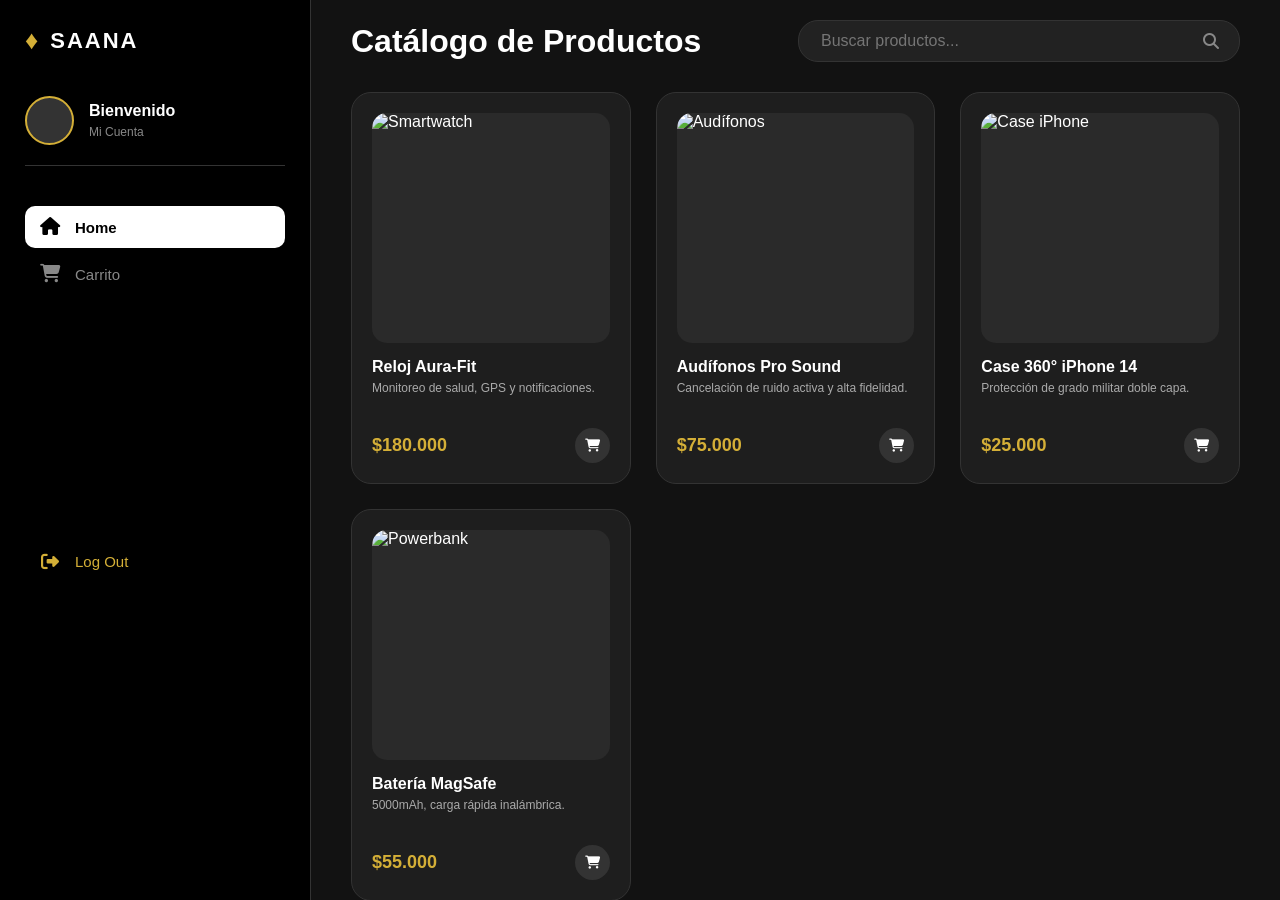
==== catalogo.html @ ce73b360 "Update catalogo.html" ====
<!DOCTYPE html>
<html lang="es">
<head>
    <meta charset="UTF-8">
    <meta name="viewport" content="width=device-width, initial-scale=1.0">
    <title>Catálogo - SAANA</title>
    <!-- Iconos FontAwesome -->
    <link rel="stylesheet" href="https://cdnjs.cloudflare.com/ajax/libs/font-awesome/6.4.0/css/all.min.css">
    <style>
        /* --- ESTILOS BASE DEL CATÁLOGO (Igual que antes) --- */
        body {
            margin: 0; padding: 0; font-family: 'Helvetica Neue', Helvetica, Arial, sans-serif;
            background-color: #121212; color: white; display: flex; height: 100vh; overflow: hidden;
        }
        /* Sidebar */
        .sidebar {
            width: 260px; background-color: #000000; padding: 25px; display: flex; flex-direction: column; border-right: 1px solid #333;
        }
        .logo { font-weight: bold; font-size: 22px; letter-spacing: 2px; display: flex; align-items: center; margin-bottom: 40px;}
        .logo-icon { color: #d4af37; margin-right: 10px; font-size: 26px;}
        .user-profile { display: flex; align-items: center; margin-bottom: 40px; padding-bottom: 20px; border-bottom: 1px solid #333;}
        .avatar { width: 45px; height: 45px; border-radius: 50%; background-color: #333; margin-right: 15px; border: 2px solid #d4af37;}
        .user-info h3 { margin: 0; font-size: 16px; font-weight: bold;} .user-info p { margin: 5px 0 0; font-size: 12px; color: #888;}
        .nav-menu { list-style: none; padding: 0; margin: 0; flex: 1;} .nav-item { margin-bottom: 5px; }
        .nav-link { display: flex; align-items: center; padding: 12px 15px; color: #888; text-decoration: none; border-radius: 10px; transition: all 0.3s; font-weight: 500; font-size: 15px;}
        .nav-link i { margin-right: 15px; width: 20px; text-align: center; font-size: 18px;}
        .nav-link.active { background-color: white; color: black; font-weight: bold;}
        .nav-link:hover:not(.active) { color: white; background-color: #222;}
        .bottom-nav { margin-top: auto; } .logout-link { color: #d4af37; cursor: pointer;}

        /* Contenido Principal */
        .main-content { flex: 1; padding: 20px 40px; overflow-y: auto; background-color: #121212;}
        .top-bar { display: flex; justify-content: space-between; align-items: center; margin-bottom: 30px;}
        h1 { font-size: 32px; margin: 0; font-weight: bold;}
        .search-bar { background-color: #222; border-radius: 20px; padding: 10px 20px; display: flex; align-items: center; width: 400px; border: 1px solid #333;}
        .search-bar input { border: none; outline: none; flex: 1; font-size: 16px; background: transparent; color: white;}
        .search-bar i { color: #888; }

        /* --- GRID DE PRODUCTOS Y TARJETAS --- */
        .product-grid {
            display: grid; grid-template-columns: repeat(auto-fill, minmax(250px, 1fr));
            gap: 25px; padding-bottom: 40px;
        }
        
        /* Estilo de la tarjeta del producto */
        .card {
            background-color: #1E1E1E; border-radius: 20px; padding: 20px;
            color: white; display: flex; flex-direction: column; border: 1px solid #333;
            cursor: pointer; /* Manito al pasar el mouse */
            transition: transform 0.3s, border-color 0.3s;
            height: 350px; /* Altura fija para uniformidad */
        }
        .card:hover {
            transform: translateY(-5px);
            border-color: #d4af37; /* Borde dorado al pasar el mouse */
        }
        
        /* Área de la imagen dentro de la tarjeta */
        .card-img-container {
            flex: 1; /* Ocupa el espacio disponible */
            background-color: #2a2a2a; border-radius: 15px; margin-bottom: 15px;
            overflow: hidden; display: flex; align-items: center; justify-content: center;
        }
        .card-img {
            width: 100%; height: 100%; object-fit: cover; /* La imagen cubre el área sin deformarse */
            transition: transform 0.5s;
        }
        .card:hover .card-img { transform: scale(1.05); } /* Pequeño zoom al pasar mouse */

        /* Info de la tarjeta */
        .card-info { flex-shrink: 0; /* No se encoge */ }
        .card h2 { font-size: 16px; margin: 0 0 5px; white-space: nowrap; overflow: hidden; text-overflow: ellipsis;}
        .card p { font-size: 12px; color: #aaa; margin: 0; height: 32px; overflow: hidden; display: -webkit-box; -webkit-line-clamp: 2; -webkit-box-orient: vertical;}
        .card-footer { display: flex; justify-content: space-between; align-items: center; margin-top: 15px;}
        .price { font-weight: bold; font-size: 18px; color: #d4af37;}
        .btn-add-cart-small { background-color: #333; color: white; border: none; width: 35px; height: 35px; border-radius: 50%; cursor: pointer; display: flex; align-items: center; justify-content: center; transition: background-color 0.3s;}
        .btn-add-cart-small:hover { background-color: #d4af37; color: black;}


        /* --- ESTILOS DEL MODAL (Pop-up de detalles) --- */
        .modal-overlay {
            display: none; /* Oculto por defecto */
            position: fixed; top: 0; left: 0; width: 100%; height: 100%;
            background-color: rgba(0, 0, 0, 0.85); /* Fondo oscuro semi-transparente */
            z-index: 1000; justify-content: center; align-items: center;
            padding: 20px; box-sizing: border-box;
            opacity: 0; transition: opacity 0.3s ease;
        }
        /* Clase para mostrar el modal */
        .modal-overlay.active { display: flex; opacity: 1; }

        .modal-content {
            background-color: #fff; /* Fondo blanco como en tu ejemplo */
            color: #333; /* Texto oscuro */
            width: 100%; max-width: 900px; border-radius: 25px;
            overflow: hidden; display: flex; position: relative;
            box-shadow: 0 25px 50px rgba(0,0,0,0.5);
            transform: translateY(50px); transition: transform 0.4s ease;
        }
        .modal-overlay.active .modal-content { transform: translateY(0); }

        .modal-close-btn {
            position: absolute; top: 15px; right: 20px; font-size: 30px;
            color: #999; cursor: pointer; z-index: 10; transition: color 0.3s;
        }
        .modal-close-btn:hover { color: #333; }

        /* Estructura interna del modal (Izquierda Imagen / Derecha Info) */
        .modal-left { flex: 1; background-color: #f4f4f4; padding: 40px; display: flex; align-items: center; justify-content: center; }
        .modal-img { max-width: 100%; max-height: 400px; object-fit: contain; filter: drop-shadow(0 10px 20px rgba(0,0,0,0.2)); }
        
        .modal-right { flex: 1.2; padding: 50px 40px; display: flex; flex-direction: column; }
        .modal-title { font-size: 32px; font-weight: bold; margin: 0 0 20px; color: #000;}
        .modal-description { font-size: 16px; line-height: 1.6; color: #555; margin-bottom: 30px; flex-grow: 1;}
        .modal-price-container { display: flex; align-items: center; justify-content: space-between; margin-top: auto; pt-30px; border-top: 1px solid #eee;}
        .modal-price { font-size: 36px; font-weight: bold; color: #d4af37; /* Morado/Dorado de tu ejemplo */}
        
        .modal-actions { display: flex; gap: 15px; align-items: center;}
        .btn-modal-buy { background: none; border: none; color: #000; font-weight: bold; text-decoration: underline; cursor: pointer; font-size: 16px;}
        .btn-modal-add { background-color: #000; color: white; border: none; padding: 12px 25px; border-radius: 30px; font-weight: bold; cursor: pointer; display: flex; align-items: center; gap: 10px; transition: background-color 0.3s;}
        .btn-modal-add:hover { background-color: #333; }

        @media (max-width: 768px) {
            .modal-content { flex-direction: column; overflow-y: auto; max-height: 90vh;}
            .modal-left { padding: 20px; } .modal-img { max-height: 250px; }
            .modal-right { padding: 30px 20px; }
        }
    </style>
</head>
<body>
    <!-- SIDEBAR IZQUIERDO -->
    <div class="sidebar">
        <div class="logo"><span class="logo-icon">♦</span> SAANA</div>
        <div class="user-profile">
            <div class="avatar"></div>
            <div class="user-info">
                <h3>Bienvenido</h3>
                <p>Mi Cuenta</p>
            </div>
        </div>
        <ul class="nav-menu">
            <li class="nav-item"><a href="#" class="nav-link active"><i class="fas fa-home"></i> Home</a></li>
            <li class="nav-item"><a href="#" class="nav-link"><i class="fas fa-shopping-cart"></i> Carrito</a></li>
        </ul>
        <ul class="nav-menu bottom-nav">
             <!-- ID para el logout JS -->
            <li class="nav-item"><a href="#" class="nav-link logout-link" id="btn-logout"><i class="fas fa-sign-out-alt"></i> Log Out</a></li>
        </ul>
    </div>

    <!-- CONTENIDO PRINCIPAL -->
    <div class="main-content">
        <div class="top-bar">
            <h1>Catálogo de Productos</h1>
            <div class="search-bar">
                <input type="text" placeholder="Buscar productos...">
                <i class="fas fa-search"></i>
            </div>
        </div>

        <!-- GRID DE PRODUCTOS -->
        <div class="product-grid">
            <!-- 
              IMPORTANTE:
              1. Reemplaza el 'src' de las imágenes por tus imágenes reales.
              2. Los atributos 'data-name', 'data-price', etc., son los que JS usará para el modal. ¡Edítalos!
            -->

            <!-- PRODUCTO 1 -->
            <div class="card" 
                 data-name="Reloj Inteligente Aura-Fit" 
                 data-price="$180.000" 
                 data-image="https://images.unsplash.com/photo-1579586337278-3befd40fd17a?w=500&auto=format&fit=crop&q=60&ixlib=rb-4.0.3"
                 data-description="Descubre el equilibrio perfecto entre tecnología y estilo. Monitoreo de salud 24/7, notificaciones inteligentes y resistencia al agua. Ideal para tu día a día y tus entrenamientos.">
                <div class="card-img-container">
                    <!-- Reemplaza src con tu imagen -->
                    <img src="https://images.unsplash.com/photo-1579586337278-3befd40fd17a?w=500&auto=format&fit=crop&q=60&ixlib=rb-4.0.3" alt="Smartwatch" class="card-img">
                </div>
                <div class="card-info">
                    <h2>Reloj Aura-Fit</h2>
                    <p>Monitoreo de salud, GPS y notificaciones.</p>
                    <div class="card-footer">
                        <span class="price">$180.000</span>
                        <button class="btn-add-cart-small"><i class="fas fa-shopping-cart"></i></button>
                    </div>
                </div>
            </div>

            <!-- PRODUCTO 2 -->
             <div class="card" 
                 data-name="Audífonos Pro Sound" 
                 data-price="$75.000" 
                 data-image="https://images.unsplash.com/photo-1608156630920-76517725556a?w=500&auto=format&fit=crop&q=60&ixlib=rb-4.0.3"
                 data-description="Sumérgete en el sonido con cancelación de ruido activa. Batería de larga duración (hasta 30 horas), conexión Bluetooth 5.0 ultra estable y un diseño ergonómico para máxima comodidad.">
                <div class="card-img-container">
                    <img src="https://images.unsplash.com/photo-1608156630920-76517725556a?w=500&auto=format&fit=crop&q=60&ixlib=rb-4.0.3" alt="Audífonos" class="card-img">
                </div>
                 <div class="card-info">
                    <h2>Audífonos Pro Sound</h2>
                    <p>Cancelación de ruido activa y alta fidelidad.</p>
                    <div class="card-footer">
                        <span class="price">$75.000</span>
                        <button class="btn-add-cart-small"><i class="fas fa-shopping-cart"></i></button>
                    </div>
                </div>
            </div>

            <!-- PRODUCTO 3 -->
             <div class="card" 
                 data-name="Case 360° iPhone 14" 
                 data-price="$25.000" 
                 data-image="https://images.unsplash.com/photo-1603351154351-5e2d0600bb77?w=500&auto=format&fit=crop&q=60&ixlib=rb-4.0.3"
                 data-description="Protección total para tu dispositivo. Este case de doble capa (PC + TPU) ofrece resistencia contra caídas de grado militar, protegiendo tanto la pantalla como la parte trasera sin sacrificar el diseño.">
                <div class="card-img-container">
                    <img src="https://images.unsplash.com/photo-1603351154351-5e2d0600bb77?w=500&auto=format&fit=crop&q=60&ixlib=rb-4.0.3" alt="Case iPhone" class="card-img">
                </div>
                 <div class="card-info">
                    <h2>Case 360° iPhone 14</h2>
                    <p>Protección de grado militar doble capa.</p>
                    <div class="card-footer">
                        <span class="price">$25.000</span>
                        <button class="btn-add-cart-small"><i class="fas fa-shopping-cart"></i></button>
                    </div>
                </div>
            </div>

             <!-- PRODUCTO 4 -->
             <div class="card" 
                 data-name="Batería Portátil MagSafe" 
                 data-price="$55.000" 
                 data-image="https://images.unsplash.com/photo-1625472656682-53523750182b?w=500&auto=format&fit=crop&q=60&ixlib=rb-4.0.3"
                 data-description="Carga inalámbrica magnética sobre la marcha. Diseño delgado y ligero, se adhiere perfectamente a tu iPhone 12 o superior. Capacidad de 5000mAh para una carga completa adicional.">
                <div class="card-img-container">
                    <img src="https://images.unsplash.com/photo-1625472656682-53523750182b?w=500&auto=format&fit=crop&q=60&ixlib=rb-4.0.3" alt="Powerbank" class="card-img">
                </div>
                 <div class="card-info">
                    <h2>Batería MagSafe</h2>
                    <p>5000mAh, carga rápida inalámbrica.</p>
                    <div class="card-footer">
                        <span class="price">$55.000</span>
                        <button class="btn-add-cart-small"><i class="fas fa-shopping-cart"></i></button>
                    </div>
                </div>
            </div>
            
            <!-- Puedes añadir más tarjetas copiando y pegando la estructura <div class="card">...</div> -->

        </div> <!-- Fin product-grid -->
    </div> <!-- Fin main-content -->


    <!-- --- ESTRUCTURA DEL MODAL (Pop-up de detalles) --- -->
    <!-- Esto está oculto hasta que se hace clic en un producto -->
    <div class="modal-overlay" id="product-modal">
        <div class="modal-content">
            <span class="modal-close-btn" id="close-modal-btn">&times;</span>
            
            <div class="modal-left">
                <!-- La imagen cambiará dinámicamente con JS -->
                <img src="" alt="Detalle Producto" class="modal-img" id="modal-img">
            </div>
            
            <div class="modal-right">
                <!-- El título, precio y descripción cambiarán dinámicamente con JS -->
                <h2 class="modal-title" id="modal-title">Nombre del Producto</h2>
                
                <div class="modal-description">
                    <p id="modal-description-text">Descripción detallada del producto...</p>
                     <!-- Ejemplo de lista de características (estática por ahora) -->
                    <ul style="margin-top: 20px; padding-left: 20px; color: #666;">
                        <li>Garantía de 1 año</li>
                        <li>Envío gratis a todo el país</li>
                        <li>Soporte técnico 24/7</li>
                    </ul>
                </div>
                
                <div class="modal-price-container">
                    <span class="modal-price" id="modal-price">$0.00</span>
                    <div class="modal-actions">
                        <button class="btn-modal-buy">Comprar ahora</button>
                        <button class="btn-modal-add">
                            <i class="fas fa-shopping-cart"></i> Agregar al carrito
                        </button>
                    </div>
                </div>
            </div>
        </div>
    </div>


    <!-- Conexión con el cerebro JS -->
    <script src="auth.js"></script>
</body>
</html>
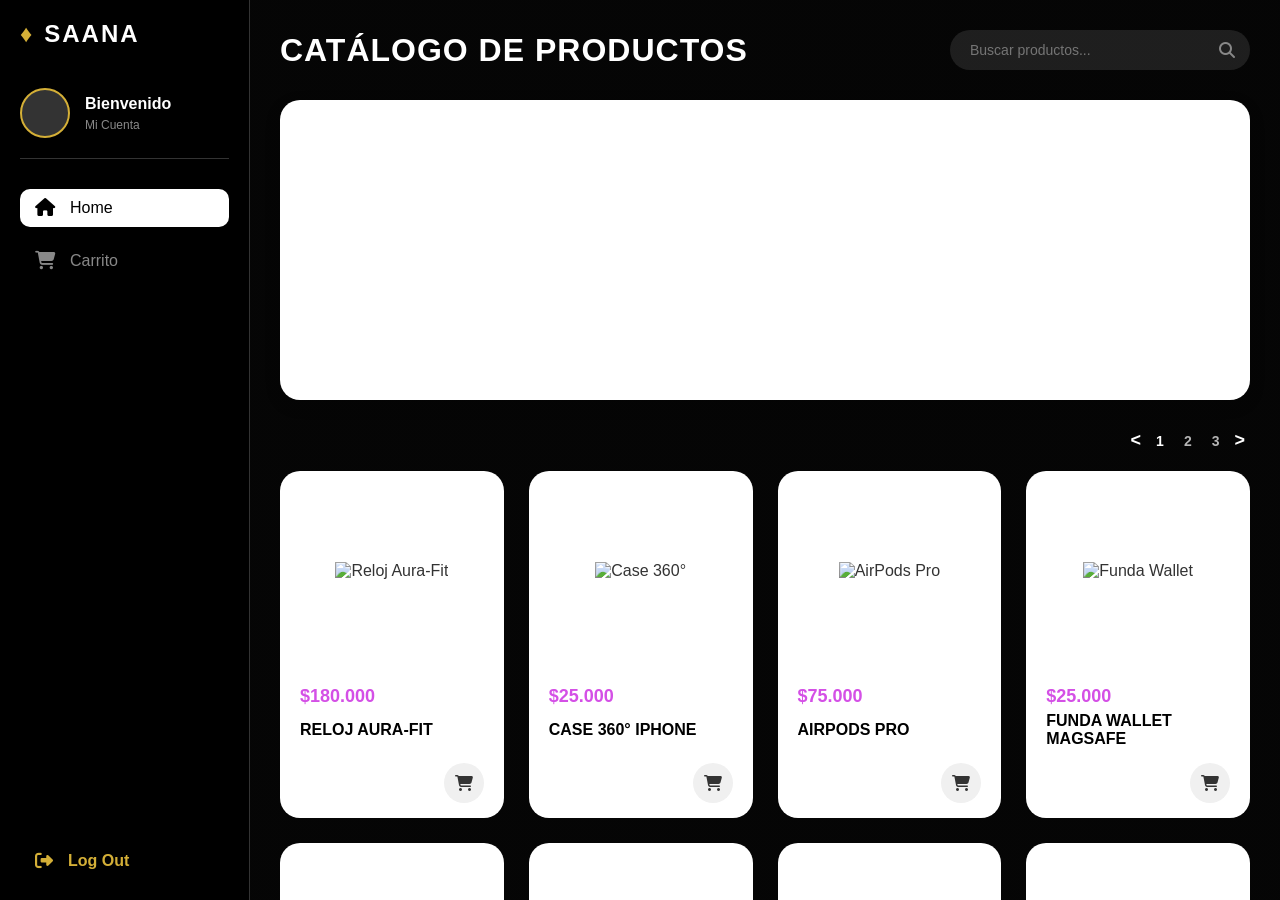
==== commit 68d64e81: "Update catalogo.html" ====
--- a/catalogo.html
+++ b/catalogo.html
@@ -4,291 +4,444 @@
     <meta charset="UTF-8">
     <meta name="viewport" content="width=device-width, initial-scale=1.0">
     <title>Catálogo - SAANA</title>
-    <!-- Iconos FontAwesome -->
+    <!-- Enlace a la librería de iconos Font Awesome -->
     <link rel="stylesheet" href="https://cdnjs.cloudflare.com/ajax/libs/font-awesome/6.4.0/css/all.min.css">
     <style>
-        /* --- ESTILOS BASE DEL CATÁLOGO (Igual que antes) --- */
+        /* --- ESTILOS GENERALES --- */
+        * {
+            margin: 0;
+            padding: 0;
+            box-sizing: border-box;
+            font-family: 'Helvetica Neue', Helvetica, Arial, sans-serif;
+        }
+
         body {
-            margin: 0; padding: 0; font-family: 'Helvetica Neue', Helvetica, Arial, sans-serif;
-            background-color: #121212; color: white; display: flex; height: 100vh; overflow: hidden;
-        }
-        /* Sidebar */
+            display: flex;
+            height: 100vh;
+            background-color: #121212; /* Fondo general oscuro */
+            color: white;
+        }
+
+        /* --- SIDEBAR (Mismo estilo que tenías) --- */
         .sidebar {
-            width: 260px; background-color: #000000; padding: 25px; display: flex; flex-direction: column; border-right: 1px solid #333;
-        }
-        .logo { font-weight: bold; font-size: 22px; letter-spacing: 2px; display: flex; align-items: center; margin-bottom: 40px;}
-        .logo-icon { color: #d4af37; margin-right: 10px; font-size: 26px;}
-        .user-profile { display: flex; align-items: center; margin-bottom: 40px; padding-bottom: 20px; border-bottom: 1px solid #333;}
-        .avatar { width: 45px; height: 45px; border-radius: 50%; background-color: #333; margin-right: 15px; border: 2px solid #d4af37;}
-        .user-info h3 { margin: 0; font-size: 16px; font-weight: bold;} .user-info p { margin: 5px 0 0; font-size: 12px; color: #888;}
-        .nav-menu { list-style: none; padding: 0; margin: 0; flex: 1;} .nav-item { margin-bottom: 5px; }
-        .nav-link { display: flex; align-items: center; padding: 12px 15px; color: #888; text-decoration: none; border-radius: 10px; transition: all 0.3s; font-weight: 500; font-size: 15px;}
-        .nav-link i { margin-right: 15px; width: 20px; text-align: center; font-size: 18px;}
-        .nav-link.active { background-color: white; color: black; font-weight: bold;}
-        .nav-link:hover:not(.active) { color: white; background-color: #222;}
-        .bottom-nav { margin-top: auto; } .logout-link { color: #d4af37; cursor: pointer;}
-
-        /* Contenido Principal */
-        .main-content { flex: 1; padding: 20px 40px; overflow-y: auto; background-color: #121212;}
-        .top-bar { display: flex; justify-content: space-between; align-items: center; margin-bottom: 30px;}
-        h1 { font-size: 32px; margin: 0; font-weight: bold;}
-        .search-bar { background-color: #222; border-radius: 20px; padding: 10px 20px; display: flex; align-items: center; width: 400px; border: 1px solid #333;}
-        .search-bar input { border: none; outline: none; flex: 1; font-size: 16px; background: transparent; color: white;}
-        .search-bar i { color: #888; }
-
-        /* --- GRID DE PRODUCTOS Y TARJETAS --- */
+            width: 250px;
+            background-color: #000000;
+            padding: 20px;
+            display: flex;
+            flex-direction: column;
+            border-right: 1px solid #333;
+        }
+
+        .brand {
+            font-size: 24px;
+            font-weight: bold;
+            margin-bottom: 40px;
+            display: flex;
+            align-items: center;
+            letter-spacing: 2px;
+        }
+        .brand-icon { color: #d4af37; margin-right: 10px; }
+
+        .user-profile {
+            display: flex;
+            align-items: center;
+            margin-bottom: 30px;
+            padding-bottom: 20px;
+            border-bottom: 1px solid #333;
+        }
+        .user-avatar {
+            width: 50px; height: 50px;
+            border-radius: 50%;
+            background-color: #333;
+            margin-right: 15px;
+            border: 2px solid #d4af37;
+        }
+        .user-info h3 { font-size: 16px; margin-bottom: 5px; }
+        .user-info p { font-size: 12px; color: #888; }
+
+        .menu {
+            list-style: none;
+            flex-grow: 1;
+        }
+        .menu-item { margin-bottom: 15px; }
+        .menu-link {
+            text-decoration: none;
+            color: #888;
+            display: flex;
+            align-items: center;
+            padding: 10px 15px;
+            border-radius: 10px;
+            transition: all 0.3s;
+            font-weight: 500;
+        }
+        .menu-link:hover, .menu-link.active {
+            background-color: white;
+            color: black;
+        }
+        .menu-icon { margin-right: 15px; font-size: 18px; }
+
+        .logout-link {
+            text-decoration: none;
+            color: #d4af37;
+            display: flex;
+            align-items: center;
+            padding: 10px 15px;
+            margin-top: auto;
+            font-weight: bold;
+        }
+
+        /* --- ÁREA PRINCIPAL DE CONTENIDO --- */
+        .main-content {
+            flex: 1;
+            padding: 30px;
+            overflow-y: auto;
+            /* Fondo de tienda con desenfoque y capa oscura */
+            background: linear-gradient(rgba(0,0,0,0.7), rgba(0,0,0,0.7)), url('fondo_tienda.jpg');
+            background-size: cover;
+            background-position: center;
+            background-attachment: fixed;
+        }
+
+        /* --- HEADER DEL CATÁLOGO --- */
+        .catalog-header {
+            display: flex;
+            justify-content: space-between;
+            align-items: center;
+            margin-bottom: 30px;
+        }
+        .catalog-title {
+            font-size: 32px;
+            font-weight: bold;
+            text-transform: uppercase;
+            letter-spacing: 1px;
+        }
+        .search-bar-container {
+            position: relative;
+            width: 300px;
+        }
+        .search-bar {
+            width: 100%;
+            padding: 12px 20px;
+            padding-right: 40px;
+            border-radius: 25px;
+            border: none;
+            background-color: rgba(255, 255, 255, 0.1); /* Transparente */
+            color: white;
+            font-size: 14px;
+            outline: none;
+        }
+        .search-icon {
+            position: absolute;
+            right: 15px;
+            top: 50%;
+            transform: translateY(-50%);
+            color: #888;
+        }
+
+        /* --- BANNER DESTACADO (HERO) --- */
+        .hero-banner {
+            background-color: white;
+            border-radius: 20px;
+            overflow: hidden;
+            margin-bottom: 30px;
+            box-shadow: 0 5px 15px rgba(0,0,0,0.2);
+        }
+        .hero-image {
+            width: 100%;
+            height: auto;
+            display: block;
+            /* Puedes usar una imagen real aquí */
+            background: url('banner_destacado.jpg') center/cover no-repeat; 
+            min-height: 300px; /* Altura mínima para el banner */
+        }
+
+        /* --- PAGINACIÓN --- */
+        .pagination {
+            display: flex;
+            justify-content: flex-end;
+            align-items: center;
+            margin-bottom: 20px;
+            font-weight: bold;
+            font-size: 14px;
+        }
+        .page-link {
+            text-decoration: none;
+            color: white;
+            margin: 0 10px;
+            opacity: 0.7;
+            transition: opacity 0.3s;
+        }
+        .page-link:hover, .page-link.active {
+            opacity: 1;
+        }
+        .page-nav {
+            font-size: 18px;
+            margin: 0 5px;
+            cursor: pointer;
+        }
+
+        /* --- GRID DE PRODUCTOS (NUEVO ESTILO) --- */
         .product-grid {
-            display: grid; grid-template-columns: repeat(auto-fill, minmax(250px, 1fr));
-            gap: 25px; padding-bottom: 40px;
-        }
-        
-        /* Estilo de la tarjeta del producto */
-        .card {
-            background-color: #1E1E1E; border-radius: 20px; padding: 20px;
-            color: white; display: flex; flex-direction: column; border: 1px solid #333;
-            cursor: pointer; /* Manito al pasar el mouse */
-            transition: transform 0.3s, border-color 0.3s;
-            height: 350px; /* Altura fija para uniformidad */
-        }
-        .card:hover {
+            display: grid;
+            /* Crea columnas automáticamente según el ancho disponible */
+            grid-template-columns: repeat(auto-fill, minmax(220px, 1fr));
+            gap: 25px;
+        }
+
+        /* --- TARJETA DE PRODUCTO (Estilo Blanco) --- */
+        .product-card {
+            background-color: #ffffff; /* Fondo blanco */
+            border-radius: 20px;
+            overflow: hidden;
+            transition: transform 0.3s ease, box-shadow 0.3s ease;
+            color: #333; /* Texto oscuro */
+            position: relative;
+            display: flex;
+            flex-direction: column;
+        }
+
+        .product-card:hover {
             transform: translateY(-5px);
-            border-color: #d4af37; /* Borde dorado al pasar el mouse */
-        }
-        
-        /* Área de la imagen dentro de la tarjeta */
-        .card-img-container {
-            flex: 1; /* Ocupa el espacio disponible */
-            background-color: #2a2a2a; border-radius: 15px; margin-bottom: 15px;
-            overflow: hidden; display: flex; align-items: center; justify-content: center;
-        }
-        .card-img {
-            width: 100%; height: 100%; object-fit: cover; /* La imagen cubre el área sin deformarse */
-            transition: transform 0.5s;
-        }
-        .card:hover .card-img { transform: scale(1.05); } /* Pequeño zoom al pasar mouse */
-
-        /* Info de la tarjeta */
-        .card-info { flex-shrink: 0; /* No se encoge */ }
-        .card h2 { font-size: 16px; margin: 0 0 5px; white-space: nowrap; overflow: hidden; text-overflow: ellipsis;}
-        .card p { font-size: 12px; color: #aaa; margin: 0; height: 32px; overflow: hidden; display: -webkit-box; -webkit-line-clamp: 2; -webkit-box-orient: vertical;}
-        .card-footer { display: flex; justify-content: space-between; align-items: center; margin-top: 15px;}
-        .price { font-weight: bold; font-size: 18px; color: #d4af37;}
-        .btn-add-cart-small { background-color: #333; color: white; border: none; width: 35px; height: 35px; border-radius: 50%; cursor: pointer; display: flex; align-items: center; justify-content: center; transition: background-color 0.3s;}
-        .btn-add-cart-small:hover { background-color: #d4af37; color: black;}
-
-
-        /* --- ESTILOS DEL MODAL (Pop-up de detalles) --- */
-        .modal-overlay {
-            display: none; /* Oculto por defecto */
-            position: fixed; top: 0; left: 0; width: 100%; height: 100%;
-            background-color: rgba(0, 0, 0, 0.85); /* Fondo oscuro semi-transparente */
-            z-index: 1000; justify-content: center; align-items: center;
-            padding: 20px; box-sizing: border-box;
-            opacity: 0; transition: opacity 0.3s ease;
-        }
-        /* Clase para mostrar el modal */
-        .modal-overlay.active { display: flex; opacity: 1; }
-
-        .modal-content {
-            background-color: #fff; /* Fondo blanco como en tu ejemplo */
-            color: #333; /* Texto oscuro */
-            width: 100%; max-width: 900px; border-radius: 25px;
-            overflow: hidden; display: flex; position: relative;
-            box-shadow: 0 25px 50px rgba(0,0,0,0.5);
-            transform: translateY(50px); transition: transform 0.4s ease;
-        }
-        .modal-overlay.active .modal-content { transform: translateY(0); }
-
-        .modal-close-btn {
-            position: absolute; top: 15px; right: 20px; font-size: 30px;
-            color: #999; cursor: pointer; z-index: 10; transition: color 0.3s;
-        }
-        .modal-close-btn:hover { color: #333; }
-
-        /* Estructura interna del modal (Izquierda Imagen / Derecha Info) */
-        .modal-left { flex: 1; background-color: #f4f4f4; padding: 40px; display: flex; align-items: center; justify-content: center; }
-        .modal-img { max-width: 100%; max-height: 400px; object-fit: contain; filter: drop-shadow(0 10px 20px rgba(0,0,0,0.2)); }
-        
-        .modal-right { flex: 1.2; padding: 50px 40px; display: flex; flex-direction: column; }
-        .modal-title { font-size: 32px; font-weight: bold; margin: 0 0 20px; color: #000;}
-        .modal-description { font-size: 16px; line-height: 1.6; color: #555; margin-bottom: 30px; flex-grow: 1;}
-        .modal-price-container { display: flex; align-items: center; justify-content: space-between; margin-top: auto; pt-30px; border-top: 1px solid #eee;}
-        .modal-price { font-size: 36px; font-weight: bold; color: #d4af37; /* Morado/Dorado de tu ejemplo */}
-        
-        .modal-actions { display: flex; gap: 15px; align-items: center;}
-        .btn-modal-buy { background: none; border: none; color: #000; font-weight: bold; text-decoration: underline; cursor: pointer; font-size: 16px;}
-        .btn-modal-add { background-color: #000; color: white; border: none; padding: 12px 25px; border-radius: 30px; font-weight: bold; cursor: pointer; display: flex; align-items: center; gap: 10px; transition: background-color 0.3s;}
-        .btn-modal-add:hover { background-color: #333; }
-
-        @media (max-width: 768px) {
-            .modal-content { flex-direction: column; overflow-y: auto; max-height: 90vh;}
-            .modal-left { padding: 20px; } .modal-img { max-height: 250px; }
-            .modal-right { padding: 30px 20px; }
-        }
+            box-shadow: 0 10px 20px rgba(0,0,0,0.15);
+        }
+
+        .product-image-container {
+            height: 200px;
+            overflow: hidden;
+            padding: 15px;
+            display: flex;
+            justify-content: center;
+            align-items: center;
+        }
+
+        .product-image {
+            max-width: 100%;
+            max-height: 100%;
+            object-fit: contain;
+        }
+
+        .product-info {
+            padding: 15px 20px;
+            flex-grow: 1;
+            display: flex;
+            flex-direction: column;
+            justify-content: space-between;
+        }
+
+        .product-price {
+            color: #d450e6; /* Color rosa/morado del ejemplo */
+            font-size: 18px;
+            font-weight: bold;
+            margin-bottom: 5px;
+            display: block;
+        }
+
+        .product-title {
+            font-size: 16px;
+            font-weight: bold;
+            margin-bottom: 15px;
+            color: black;
+            text-transform: uppercase;
+        }
+
+        /* Botón de añadir al carrito */
+        .add-to-cart-btn {
+            background-color: #f0f0f0;
+            color: #333;
+            border: none;
+            width: 40px;
+            height: 40px;
+            border-radius: 50%;
+            display: flex;
+            justify-content: center;
+            align-items: center;
+            font-size: 16px;
+            cursor: pointer;
+            transition: background-color 0.3s, color 0.3s;
+            align-self: flex-end; /* Alineado a la derecha */
+        }
+
+        .add-to-cart-btn:hover {
+            background-color: #d450e6; /* Cambia al color de énfasis al pasar el mouse */
+            color: white;
+        }
+
     </style>
 </head>
 <body>
-    <!-- SIDEBAR IZQUIERDO -->
+    <!-- SIDEBAR (Sin cambios) -->
     <div class="sidebar">
-        <div class="logo"><span class="logo-icon">♦</span> SAANA</div>
+        <div class="brand">
+            <span class="brand-icon">♦</span>
+            SAANA
+        </div>
         <div class="user-profile">
-            <div class="avatar"></div>
+            <div class="user-avatar"></div>
             <div class="user-info">
                 <h3>Bienvenido</h3>
                 <p>Mi Cuenta</p>
             </div>
         </div>
-        <ul class="nav-menu">
-            <li class="nav-item"><a href="#" class="nav-link active"><i class="fas fa-home"></i> Home</a></li>
-            <li class="nav-item"><a href="#" class="nav-link"><i class="fas fa-shopping-cart"></i> Carrito</a></li>
+        <ul class="menu">
+            <li class="menu-item">
+                <a href="#" class="menu-link active">
+                    <i class="fas fa-home menu-icon"></i>
+                    Home
+                </a>
+            </li>
+            <li class="menu-item">
+                <a href="#" class="menu-link">
+                    <i class="fas fa-shopping-cart menu-icon"></i>
+                    Carrito
+                </a>
+            </li>
         </ul>
-        <ul class="nav-menu bottom-nav">
-             <!-- ID para el logout JS -->
-            <li class="nav-item"><a href="#" class="nav-link logout-link" id="btn-logout"><i class="fas fa-sign-out-alt"></i> Log Out</a></li>
-        </ul>
+        <a href="login.html" class="logout-link">
+            <i class="fas fa-sign-out-alt menu-icon"></i>
+            Log Out
+        </a>
     </div>
 
     <!-- CONTENIDO PRINCIPAL -->
     <div class="main-content">
-        <div class="top-bar">
-            <h1>Catálogo de Productos</h1>
-            <div class="search-bar">
-                <input type="text" placeholder="Buscar productos...">
-                <i class="fas fa-search"></i>
-            </div>
-        </div>
-
-        <!-- GRID DE PRODUCTOS -->
+        <div class="catalog-header">
+            <h1 class="catalog-title">Catálogo de Productos</h1>
+            <div class="search-bar-container">
+                <input type="text" class="search-bar" placeholder="Buscar productos...">
+                <i class="fas fa-search search-icon"></i>
+            </div>
+        </div>
+
+        <!-- BANNER DESTACADO -->
+        <div class="hero-banner">
+            <!-- Usando una imagen de marcador de posición, reemplaza 'banner_destacado.jpg' con tu imagen -->
+            <div class="hero-image" style="background-image: url('https://via.placeholder.com/1200x400/ffffff/000000?text=Banner+Destacado:+iPhone+14+Pro+Max');"></div>
+        </div>
+
+        <!-- PAGINACIÓN -->
+        <div class="pagination">
+            <span class="page-nav"><</span>
+            <a href="#" class="page-link active">1</a>
+            <a href="#" class="page-link">2</a>
+            <a href="#" class="page-link">3</a>
+            <span class="page-nav">></span>
+        </div>
+
+        <!-- GRID DE PRODUCTOS (Estilo Blanco) -->
         <div class="product-grid">
-            <!-- 
-              IMPORTANTE:
-              1. Reemplaza el 'src' de las imágenes por tus imágenes reales.
-              2. Los atributos 'data-name', 'data-price', etc., son los que JS usará para el modal. ¡Edítalos!
-            -->
-
-            <!-- PRODUCTO 1 -->
-            <div class="card" 
-                 data-name="Reloj Inteligente Aura-Fit" 
-                 data-price="$180.000" 
-                 data-image="https://images.unsplash.com/photo-1579586337278-3befd40fd17a?w=500&auto=format&fit=crop&q=60&ixlib=rb-4.0.3"
-                 data-description="Descubre el equilibrio perfecto entre tecnología y estilo. Monitoreo de salud 24/7, notificaciones inteligentes y resistencia al agua. Ideal para tu día a día y tus entrenamientos.">
-                <div class="card-img-container">
-                    <!-- Reemplaza src con tu imagen -->
-                    <img src="https://images.unsplash.com/photo-1579586337278-3befd40fd17a?w=500&auto=format&fit=crop&q=60&ixlib=rb-4.0.3" alt="Smartwatch" class="card-img">
-                </div>
-                <div class="card-info">
-                    <h2>Reloj Aura-Fit</h2>
-                    <p>Monitoreo de salud, GPS y notificaciones.</p>
-                    <div class="card-footer">
-                        <span class="price">$180.000</span>
-                        <button class="btn-add-cart-small"><i class="fas fa-shopping-cart"></i></button>
-                    </div>
-                </div>
-            </div>
-
-            <!-- PRODUCTO 2 -->
-             <div class="card" 
-                 data-name="Audífonos Pro Sound" 
-                 data-price="$75.000" 
-                 data-image="https://images.unsplash.com/photo-1608156630920-76517725556a?w=500&auto=format&fit=crop&q=60&ixlib=rb-4.0.3"
-                 data-description="Sumérgete en el sonido con cancelación de ruido activa. Batería de larga duración (hasta 30 horas), conexión Bluetooth 5.0 ultra estable y un diseño ergonómico para máxima comodidad.">
-                <div class="card-img-container">
-                    <img src="https://images.unsplash.com/photo-1608156630920-76517725556a?w=500&auto=format&fit=crop&q=60&ixlib=rb-4.0.3" alt="Audífonos" class="card-img">
-                </div>
-                 <div class="card-info">
-                    <h2>Audífonos Pro Sound</h2>
-                    <p>Cancelación de ruido activa y alta fidelidad.</p>
-                    <div class="card-footer">
-                        <span class="price">$75.000</span>
-                        <button class="btn-add-cart-small"><i class="fas fa-shopping-cart"></i></button>
-                    </div>
-                </div>
-            </div>
-
-            <!-- PRODUCTO 3 -->
-             <div class="card" 
-                 data-name="Case 360° iPhone 14" 
-                 data-price="$25.000" 
-                 data-image="https://images.unsplash.com/photo-1603351154351-5e2d0600bb77?w=500&auto=format&fit=crop&q=60&ixlib=rb-4.0.3"
-                 data-description="Protección total para tu dispositivo. Este case de doble capa (PC + TPU) ofrece resistencia contra caídas de grado militar, protegiendo tanto la pantalla como la parte trasera sin sacrificar el diseño.">
-                <div class="card-img-container">
-                    <img src="https://images.unsplash.com/photo-1603351154351-5e2d0600bb77?w=500&auto=format&fit=crop&q=60&ixlib=rb-4.0.3" alt="Case iPhone" class="card-img">
-                </div>
-                 <div class="card-info">
-                    <h2>Case 360° iPhone 14</h2>
-                    <p>Protección de grado militar doble capa.</p>
-                    <div class="card-footer">
-                        <span class="price">$25.000</span>
-                        <button class="btn-add-cart-small"><i class="fas fa-shopping-cart"></i></button>
-                    </div>
-                </div>
-            </div>
-
-             <!-- PRODUCTO 4 -->
-             <div class="card" 
-                 data-name="Batería Portátil MagSafe" 
-                 data-price="$55.000" 
-                 data-image="https://images.unsplash.com/photo-1625472656682-53523750182b?w=500&auto=format&fit=crop&q=60&ixlib=rb-4.0.3"
-                 data-description="Carga inalámbrica magnética sobre la marcha. Diseño delgado y ligero, se adhiere perfectamente a tu iPhone 12 o superior. Capacidad de 5000mAh para una carga completa adicional.">
-                <div class="card-img-container">
-                    <img src="https://images.unsplash.com/photo-1625472656682-53523750182b?w=500&auto=format&fit=crop&q=60&ixlib=rb-4.0.3" alt="Powerbank" class="card-img">
-                </div>
-                 <div class="card-info">
-                    <h2>Batería MagSafe</h2>
-                    <p>5000mAh, carga rápida inalámbrica.</p>
-                    <div class="card-footer">
-                        <span class="price">$55.000</span>
-                        <button class="btn-add-cart-small"><i class="fas fa-shopping-cart"></i></button>
-                    </div>
-                </div>
-            </div>
-            
-            <!-- Puedes añadir más tarjetas copiando y pegando la estructura <div class="card">...</div> -->
-
-        </div> <!-- Fin product-grid -->
-    </div> <!-- Fin main-content -->
-
-
-    <!-- --- ESTRUCTURA DEL MODAL (Pop-up de detalles) --- -->
-    <!-- Esto está oculto hasta que se hace clic en un producto -->
-    <div class="modal-overlay" id="product-modal">
-        <div class="modal-content">
-            <span class="modal-close-btn" id="close-modal-btn">&times;</span>
-            
-            <div class="modal-left">
-                <!-- La imagen cambiará dinámicamente con JS -->
-                <img src="" alt="Detalle Producto" class="modal-img" id="modal-img">
-            </div>
-            
-            <div class="modal-right">
-                <!-- El título, precio y descripción cambiarán dinámicamente con JS -->
-                <h2 class="modal-title" id="modal-title">Nombre del Producto</h2>
-                
-                <div class="modal-description">
-                    <p id="modal-description-text">Descripción detallada del producto...</p>
-                     <!-- Ejemplo de lista de características (estática por ahora) -->
-                    <ul style="margin-top: 20px; padding-left: 20px; color: #666;">
-                        <li>Garantía de 1 año</li>
-                        <li>Envío gratis a todo el país</li>
-                        <li>Soporte técnico 24/7</li>
-                    </ul>
-                </div>
-                
-                <div class="modal-price-container">
-                    <span class="modal-price" id="modal-price">$0.00</span>
-                    <div class="modal-actions">
-                        <button class="btn-modal-buy">Comprar ahora</button>
-                        <button class="btn-modal-add">
-                            <i class="fas fa-shopping-cart"></i> Agregar al carrito
-                        </button>
-                    </div>
-                </div>
-            </div>
+            <!-- Producto 1: Reloj -->
+            <div class="product-card">
+                <div class="product-image-container">
+                    <img src="https://via.placeholder.com/300x300?text=Reloj+Aura-Fit" alt="Reloj Aura-Fit" class="product-image">
+                </div>
+                <div class="product-info">
+                    <span class="product-price">$180.000</span>
+                    <h3 class="product-title">Reloj Aura-Fit</h3>
+                    <button class="add-to-cart-btn">
+                        <i class="fas fa-shopping-cart"></i>
+                    </button>
+                </div>
+            </div>
+
+            <!-- Producto 2: Case -->
+            <div class="product-card">
+                <div class="product-image-container">
+                    <img src="https://via.placeholder.com/300x300?text=Case+360" alt="Case 360°" class="product-image">
+                </div>
+                <div class="product-info">
+                    <span class="product-price">$25.000</span>
+                    <h3 class="product-title">Case 360° iPhone</h3>
+                    <button class="add-to-cart-btn">
+                        <i class="fas fa-shopping-cart"></i>
+                    </button>
+                </div>
+            </div>
+
+            <!-- Producto 3: AirPods -->
+            <div class="product-card">
+                <div class="product-image-container">
+                    <img src="https://via.placeholder.com/300x300?text=AirPods" alt="AirPods Pro" class="product-image">
+                </div>
+                <div class="product-info">
+                    <span class="product-price">$75.000</span>
+                    <h3 class="product-title">AirPods Pro</h3>
+                    <button class="add-to-cart-btn">
+                        <i class="fas fa-shopping-cart"></i>
+                    </button>
+                </div>
+            </div>
+
+            <!-- Producto 4: Funda Wallet -->
+            <div class="product-card">
+                <div class="product-image-container">
+                    <img src="https://via.placeholder.com/300x300?text=Funda+Wallet" alt="Funda Wallet" class="product-image">
+                </div>
+                <div class="product-info">
+                    <span class="product-price">$25.000</span>
+                    <h3 class="product-title">Funda Wallet MagSafe</h3>
+                    <button class="add-to-cart-btn">
+                        <i class="fas fa-shopping-cart"></i>
+                    </button>
+                </div>
+            </div>
+
+            <!-- Producto 5: Cargador (Nuevo) -->
+            <div class="product-card">
+                <div class="product-image-container">
+                    <img src="https://via.placeholder.com/300x300?text=Cargador+20W" alt="Cargador USB-C 20W" class="product-image">
+                </div>
+                <div class="product-info">
+                    <span class="product-price">$19.990</span>
+                    <h3 class="product-title">Cargador USB-C 20W</h3>
+                    <button class="add-to-cart-btn">
+                        <i class="fas fa-shopping-cart"></i>
+                    </button>
+                </div>
+            </div>
+
+            <!-- Producto 6: Cable (Nuevo) -->
+            <div class="product-card">
+                <div class="product-image-container">
+                    <img src="https://via.placeholder.com/300x300?text=Cable+Lightning" alt="Cable Lightning" class="product-image">
+                </div>
+                <div class="product-info">
+                    <span class="product-price">$14.990</span>
+                    <h3 class="product-title">Cable Lightning 1m</h3>
+                    <button class="add-to-cart-btn">
+                        <i class="fas fa-shopping-cart"></i>
+                    </button>
+                </div>
+            </div>
+
+            <!-- Producto 7: Soporte (Nuevo) -->
+            <div class="product-card">
+                <div class="product-image-container">
+                    <img src="https://via.placeholder.com/300x300?text=Soporte+Auto" alt="Soporte para Auto" class="product-image">
+                </div>
+                <div class="product-info">
+                    <span class="product-price">$12.500</span>
+                    <h3 class="product-title">Soporte Magnético Auto</h3>
+                    <button class="add-to-cart-btn">
+                        <i class="fas fa-shopping-cart"></i>
+                    </button>
+                </div>
+            </div>
+
+            <!-- Producto 8: Powerbank (Nuevo) -->
+            <div class="product-card">
+                <div class="product-image-container">
+                    <img src="https://via.placeholder.com/300x300?text=Powerbank+10k" alt="Powerbank 10000mAh" class="product-image">
+                </div>
+                <div class="product-info">
+                    <span class="product-price">$35.000</span>
+                    <h3 class="product-title">Powerbank 10000mAh</h3>
+                    <button class="add-to-cart-btn">
+                        <i class="fas fa-shopping-cart"></i>
+                    </button>
+                </div>
+            </div>
+
         </div>
     </div>
-
-
-    <!-- Conexión con el cerebro JS -->
-    <script src="auth.js"></script>
 </body>
 </html>
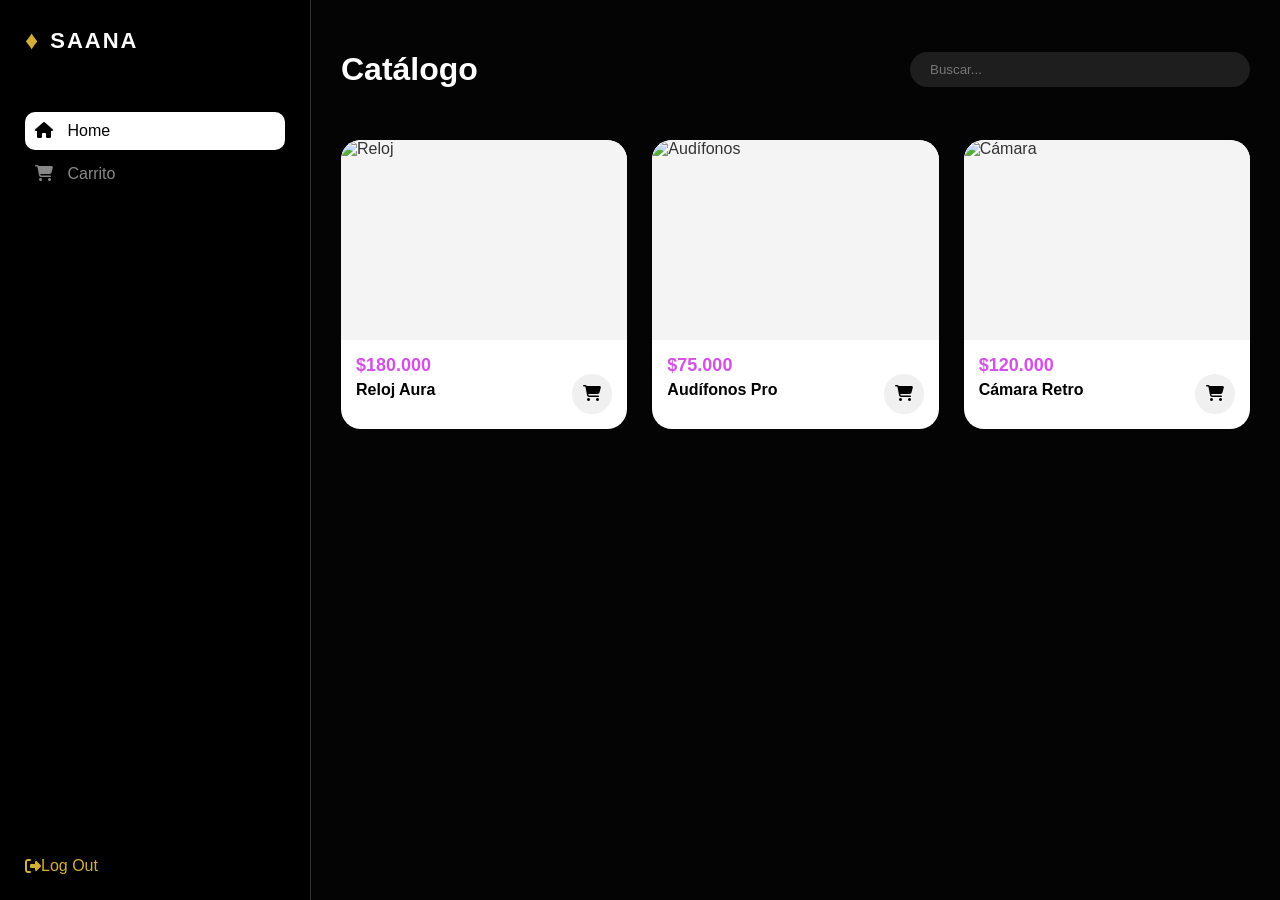
==== commit ab58c108: "Update catalogo.html" ====
--- a/catalogo.html
+++ b/catalogo.html
@@ -4,444 +4,141 @@
     <meta charset="UTF-8">
     <meta name="viewport" content="width=device-width, initial-scale=1.0">
     <title>Catálogo - SAANA</title>
-    <!-- Enlace a la librería de iconos Font Awesome -->
     <link rel="stylesheet" href="https://cdnjs.cloudflare.com/ajax/libs/font-awesome/6.4.0/css/all.min.css">
     <style>
-        /* --- ESTILOS GENERALES --- */
-        * {
-            margin: 0;
-            padding: 0;
-            box-sizing: border-box;
-            font-family: 'Helvetica Neue', Helvetica, Arial, sans-serif;
+        /* ESTILOS BÁSICOS DEL CATÁLOGO */
+        body { margin: 0; padding: 0; font-family: 'Helvetica Neue', Helvetica, Arial, sans-serif; background-color: #121212; color: white; display: flex; height: 100vh; overflow: hidden; }
+        .sidebar { width: 260px; background-color: #000000; padding: 25px; display: flex; flex-direction: column; border-right: 1px solid #333; }
+        .logo { font-weight: bold; font-size: 22px; letter-spacing: 2px; display: flex; align-items: center; margin-bottom: 40px; color: white;}
+        .logo-icon { color: #d4af37; margin-right: 10px; font-size: 26px;}
+        .menu { list-style: none; padding: 0; flex: 1;} .menu-link { color: #888; text-decoration: none; display: block; padding: 10px; margin-bottom: 5px; border-radius: 10px; transition: 0.3s;} .menu-link.active, .menu-link:hover { background: white; color: black;} .menu-link i { margin-right: 10px;}
+        .logout-link { margin-top: auto; color: #d4af37; cursor: pointer; text-decoration: none; display: flex; align-items: center;}
+        
+        .main-content { flex: 1; padding: 30px; overflow-y: auto; background: linear-gradient(rgba(0,0,0,0.8), rgba(0,0,0,0.8)), url('fondo_tienda.jpg'); background-size: cover; background-position: center; }
+        .catalog-header { display: flex; justify-content: space-between; margin-bottom: 30px; align-items: center;}
+        .search-bar { background: rgba(255,255,255,0.1); border: none; padding: 10px 20px; border-radius: 20px; color: white; width: 300px;}
+        
+        /* GRID DE PRODUCTOS */
+        .product-grid { display: grid; grid-template-columns: repeat(auto-fill, minmax(220px, 1fr)); gap: 25px; }
+        .product-card {
+            background-color: white; border-radius: 20px; overflow: hidden; color: #333;
+            transition: transform 0.3s; cursor: pointer; position: relative;
         }
+        .product-card:hover { transform: translateY(-5px); box-shadow: 0 10px 20px rgba(255,255,255,0.1); }
+        .product-image-container { height: 200px; overflow: hidden; background: #f4f4f4;}
+        .product-image { width: 100%; height: 100%; object-fit: cover; }
+        .product-info { padding: 15px; }
+        .product-price { color: #d450e6; font-size: 18px; font-weight: bold; display: block; }
+        .product-title { font-size: 16px; font-weight: bold; margin: 5px 0 15px; color: black; }
+        .add-to-cart-btn { position: absolute; bottom: 15px; right: 15px; background: #f0f0f0; border: none; width: 40px; height: 40px; border-radius: 50%; cursor: pointer; font-size: 16px; transition: 0.3s;}
+        .add-to-cart-btn:hover { background: #d450e6; color: white; }
 
-        body {
-            display: flex;
-            height: 100vh;
-            background-color: #121212; /* Fondo general oscuro */
-            color: white;
+        /* --- ESTILOS DEL MODAL (POP-UP) --- */
+        .modal-overlay {
+            display: none; /* Oculto por defecto */
+            position: fixed; top: 0; left: 0; width: 100%; height: 100%;
+            background-color: rgba(0, 0, 0, 0.85); z-index: 1000;
+            justify-content: center; align-items: center; padding: 20px;
         }
-
-        /* --- SIDEBAR (Mismo estilo que tenías) --- */
-        .sidebar {
-            width: 250px;
-            background-color: #000000;
-            padding: 20px;
-            display: flex;
-            flex-direction: column;
-            border-right: 1px solid #333;
+        .modal-overlay.active { display: flex; } /* Se muestra cuando tiene esta clase */
+        .modal-content {
+            background-color: white; color: #333; width: 100%; max-width: 800px;
+            border-radius: 25px; overflow: hidden; display: flex; position: relative;
         }
-
-        .brand {
-            font-size: 24px;
-            font-weight: bold;
-            margin-bottom: 40px;
-            display: flex;
-            align-items: center;
-            letter-spacing: 2px;
-        }
-        .brand-icon { color: #d4af37; margin-right: 10px; }
-
-        .user-profile {
-            display: flex;
-            align-items: center;
-            margin-bottom: 30px;
-            padding-bottom: 20px;
-            border-bottom: 1px solid #333;
-        }
-        .user-avatar {
-            width: 50px; height: 50px;
-            border-radius: 50%;
-            background-color: #333;
-            margin-right: 15px;
-            border: 2px solid #d4af37;
-        }
-        .user-info h3 { font-size: 16px; margin-bottom: 5px; }
-        .user-info p { font-size: 12px; color: #888; }
-
-        .menu {
-            list-style: none;
-            flex-grow: 1;
-        }
-        .menu-item { margin-bottom: 15px; }
-        .menu-link {
-            text-decoration: none;
-            color: #888;
-            display: flex;
-            align-items: center;
-            padding: 10px 15px;
-            border-radius: 10px;
-            transition: all 0.3s;
-            font-weight: 500;
-        }
-        .menu-link:hover, .menu-link.active {
-            background-color: white;
-            color: black;
-        }
-        .menu-icon { margin-right: 15px; font-size: 18px; }
-
-        .logout-link {
-            text-decoration: none;
-            color: #d4af37;
-            display: flex;
-            align-items: center;
-            padding: 10px 15px;
-            margin-top: auto;
-            font-weight: bold;
-        }
-
-        /* --- ÁREA PRINCIPAL DE CONTENIDO --- */
-        .main-content {
-            flex: 1;
-            padding: 30px;
-            overflow-y: auto;
-            /* Fondo de tienda con desenfoque y capa oscura */
-            background: linear-gradient(rgba(0,0,0,0.7), rgba(0,0,0,0.7)), url('fondo_tienda.jpg');
-            background-size: cover;
-            background-position: center;
-            background-attachment: fixed;
-        }
-
-        /* --- HEADER DEL CATÁLOGO --- */
-        .catalog-header {
-            display: flex;
-            justify-content: space-between;
-            align-items: center;
-            margin-bottom: 30px;
-        }
-        .catalog-title {
-            font-size: 32px;
-            font-weight: bold;
-            text-transform: uppercase;
-            letter-spacing: 1px;
-        }
-        .search-bar-container {
-            position: relative;
-            width: 300px;
-        }
-        .search-bar {
-            width: 100%;
-            padding: 12px 20px;
-            padding-right: 40px;
-            border-radius: 25px;
-            border: none;
-            background-color: rgba(255, 255, 255, 0.1); /* Transparente */
-            color: white;
-            font-size: 14px;
-            outline: none;
-        }
-        .search-icon {
-            position: absolute;
-            right: 15px;
-            top: 50%;
-            transform: translateY(-50%);
-            color: #888;
-        }
-
-        /* --- BANNER DESTACADO (HERO) --- */
-        .hero-banner {
-            background-color: white;
-            border-radius: 20px;
-            overflow: hidden;
-            margin-bottom: 30px;
-            box-shadow: 0 5px 15px rgba(0,0,0,0.2);
-        }
-        .hero-image {
-            width: 100%;
-            height: auto;
-            display: block;
-            /* Puedes usar una imagen real aquí */
-            background: url('banner_destacado.jpg') center/cover no-repeat; 
-            min-height: 300px; /* Altura mínima para el banner */
-        }
-
-        /* --- PAGINACIÓN --- */
-        .pagination {
-            display: flex;
-            justify-content: flex-end;
-            align-items: center;
-            margin-bottom: 20px;
-            font-weight: bold;
-            font-size: 14px;
-        }
-        .page-link {
-            text-decoration: none;
-            color: white;
-            margin: 0 10px;
-            opacity: 0.7;
-            transition: opacity 0.3s;
-        }
-        .page-link:hover, .page-link.active {
-            opacity: 1;
-        }
-        .page-nav {
-            font-size: 18px;
-            margin: 0 5px;
-            cursor: pointer;
-        }
-
-        /* --- GRID DE PRODUCTOS (NUEVO ESTILO) --- */
-        .product-grid {
-            display: grid;
-            /* Crea columnas automáticamente según el ancho disponible */
-            grid-template-columns: repeat(auto-fill, minmax(220px, 1fr));
-            gap: 25px;
-        }
-
-        /* --- TARJETA DE PRODUCTO (Estilo Blanco) --- */
-        .product-card {
-            background-color: #ffffff; /* Fondo blanco */
-            border-radius: 20px;
-            overflow: hidden;
-            transition: transform 0.3s ease, box-shadow 0.3s ease;
-            color: #333; /* Texto oscuro */
-            position: relative;
-            display: flex;
-            flex-direction: column;
-        }
-
-        .product-card:hover {
-            transform: translateY(-5px);
-            box-shadow: 0 10px 20px rgba(0,0,0,0.15);
-        }
-
-        .product-image-container {
-            height: 200px;
-            overflow: hidden;
-            padding: 15px;
-            display: flex;
-            justify-content: center;
-            align-items: center;
-        }
-
-        .product-image {
-            max-width: 100%;
-            max-height: 100%;
-            object-fit: contain;
-        }
-
-        .product-info {
-            padding: 15px 20px;
-            flex-grow: 1;
-            display: flex;
-            flex-direction: column;
-            justify-content: space-between;
-        }
-
-        .product-price {
-            color: #d450e6; /* Color rosa/morado del ejemplo */
-            font-size: 18px;
-            font-weight: bold;
-            margin-bottom: 5px;
-            display: block;
-        }
-
-        .product-title {
-            font-size: 16px;
-            font-weight: bold;
-            margin-bottom: 15px;
-            color: black;
-            text-transform: uppercase;
-        }
-
-        /* Botón de añadir al carrito */
-        .add-to-cart-btn {
-            background-color: #f0f0f0;
-            color: #333;
-            border: none;
-            width: 40px;
-            height: 40px;
-            border-radius: 50%;
-            display: flex;
-            justify-content: center;
-            align-items: center;
-            font-size: 16px;
-            cursor: pointer;
-            transition: background-color 0.3s, color 0.3s;
-            align-self: flex-end; /* Alineado a la derecha */
-        }
-
-        .add-to-cart-btn:hover {
-            background-color: #d450e6; /* Cambia al color de énfasis al pasar el mouse */
-            color: white;
-        }
-
+        .modal-close { position: absolute; top: 15px; right: 20px; font-size: 30px; cursor: pointer; z-index: 10; color: #666;}
+        .modal-img-container { flex: 1; background: #f4f4f4; display: flex; align-items: center; justify-content: center;}
+        .modal-img { max-width: 100%; max-height: 400px; object-fit: contain;}
+        .modal-details { flex: 1; padding: 40px; display: flex; flex-direction: column;}
+        .modal-title { font-size: 28px; margin: 0 0 20px;}
+        .modal-desc { font-size: 16px; color: #666; line-height: 1.6; flex-grow: 1;}
+        .modal-price { font-size: 32px; color: #d450e6; font-weight: bold; margin-top: 20px;}
     </style>
 </head>
 <body>
-    <!-- SIDEBAR (Sin cambios) -->
     <div class="sidebar">
-        <div class="brand">
-            <span class="brand-icon">♦</span>
-            SAANA
-        </div>
-        <div class="user-profile">
-            <div class="user-avatar"></div>
-            <div class="user-info">
-                <h3>Bienvenido</h3>
-                <p>Mi Cuenta</p>
-            </div>
-        </div>
+        <div class="logo"><span class="logo-icon">♦</span> SAANA</div>
         <ul class="menu">
-            <li class="menu-item">
-                <a href="#" class="menu-link active">
-                    <i class="fas fa-home menu-icon"></i>
-                    Home
-                </a>
-            </li>
-            <li class="menu-item">
-                <a href="#" class="menu-link">
-                    <i class="fas fa-shopping-cart menu-icon"></i>
-                    Carrito
-                </a>
-            </li>
+            <li><a href="#" class="menu-link active"><i class="fas fa-home"></i> Home</a></li>
+            <li><a href="#" class="menu-link"><i class="fas fa-shopping-cart"></i> Carrito</a></li>
         </ul>
-        <a href="login.html" class="logout-link">
-            <i class="fas fa-sign-out-alt menu-icon"></i>
-            Log Out
-        </a>
+        <a href="login.html" class="logout-link" id="btn-logout"><i class="fas fa-sign-out-alt menu-icon"></i> Log Out</a>
     </div>
 
-    <!-- CONTENIDO PRINCIPAL -->
     <div class="main-content">
         <div class="catalog-header">
-            <h1 class="catalog-title">Catálogo de Productos</h1>
-            <div class="search-bar-container">
-                <input type="text" class="search-bar" placeholder="Buscar productos...">
-                <i class="fas fa-search search-icon"></i>
-            </div>
+            <h1>Catálogo</h1>
+            <input type="text" class="search-bar" placeholder="Buscar...">
         </div>
 
-        <!-- BANNER DESTACADO -->
-        <div class="hero-banner">
-            <!-- Usando una imagen de marcador de posición, reemplaza 'banner_destacado.jpg' con tu imagen -->
-            <div class="hero-image" style="background-image: url('https://via.placeholder.com/1200x400/ffffff/000000?text=Banner+Destacado:+iPhone+14+Pro+Max');"></div>
-        </div>
-
-        <!-- PAGINACIÓN -->
-        <div class="pagination">
-            <span class="page-nav"><</span>
-            <a href="#" class="page-link active">1</a>
-            <a href="#" class="page-link">2</a>
-            <a href="#" class="page-link">3</a>
-            <span class="page-nav">></span>
-        </div>
-
-        <!-- GRID DE PRODUCTOS (Estilo Blanco) -->
+        <!-- GRID DE PRODUCTOS -->
+        <!-- NOTA: He puesto enlaces a imágenes de internet para que se vean YA MISMO. -->
+        <!-- Los atributos 'data-' tienen la info para el pop-up -->
         <div class="product-grid">
-            <!-- Producto 1: Reloj -->
-            <div class="product-card">
+            <!-- Producto 1 -->
+            <div class="product-card" 
+                 data-nombre="Reloj Inteligente Aura" 
+                 data-precio="$180.000" 
+                 data-descripcion="El compañero perfecto para tu salud y deporte. Monitoreo 24/7, GPS integrado y resistencia al agua."
+                 data-imagen="https://images.unsplash.com/photo-1546868871-7041f2a55e12?w=500&auto=format&fit=crop">
                 <div class="product-image-container">
-                    <img src="https://via.placeholder.com/300x300?text=Reloj+Aura-Fit" alt="Reloj Aura-Fit" class="product-image">
+                    <img src="https://images.unsplash.com/photo-1546868871-7041f2a55e12?w=500&auto=format&fit=crop" alt="Reloj" class="product-image">
                 </div>
                 <div class="product-info">
                     <span class="product-price">$180.000</span>
-                    <h3 class="product-title">Reloj Aura-Fit</h3>
-                    <button class="add-to-cart-btn">
-                        <i class="fas fa-shopping-cart"></i>
-                    </button>
+                    <h3 class="product-title">Reloj Aura</h3>
                 </div>
+                <button class="add-to-cart-btn"><i class="fas fa-shopping-cart"></i></button>
             </div>
 
-            <!-- Producto 2: Case -->
-            <div class="product-card">
+            <!-- Producto 2 -->
+            <div class="product-card" 
+                 data-nombre="Audífonos Pro Sound" 
+                 data-precio="$75.000" 
+                 data-descripcion="Sumérgete en la música con cancelación de ruido activa y hasta 30 horas de batería."
+                 data-imagen="https://images.unsplash.com/photo-1505740420928-5e560c06d30e?w=500&auto=format&fit=crop">
                 <div class="product-image-container">
-                    <img src="https://via.placeholder.com/300x300?text=Case+360" alt="Case 360°" class="product-image">
-                </div>
-                <div class="product-info">
-                    <span class="product-price">$25.000</span>
-                    <h3 class="product-title">Case 360° iPhone</h3>
-                    <button class="add-to-cart-btn">
-                        <i class="fas fa-shopping-cart"></i>
-                    </button>
-                </div>
-            </div>
-
-            <!-- Producto 3: AirPods -->
-            <div class="product-card">
-                <div class="product-image-container">
-                    <img src="https://via.placeholder.com/300x300?text=AirPods" alt="AirPods Pro" class="product-image">
+                    <img src="https://images.unsplash.com/photo-1505740420928-5e560c06d30e?w=500&auto=format&fit=crop" alt="Audífonos" class="product-image">
                 </div>
                 <div class="product-info">
                     <span class="product-price">$75.000</span>
-                    <h3 class="product-title">AirPods Pro</h3>
-                    <button class="add-to-cart-btn">
-                        <i class="fas fa-shopping-cart"></i>
-                    </button>
+                    <h3 class="product-title">Audífonos Pro</h3>
                 </div>
+                <button class="add-to-cart-btn"><i class="fas fa-shopping-cart"></i></button>
             </div>
-
-            <!-- Producto 4: Funda Wallet -->
-            <div class="product-card">
+            
+            <!-- Producto 3 -->
+             <div class="product-card" 
+                 data-nombre="Cámara Instantánea Retro" 
+                 data-precio="$120.000" 
+                 data-descripcion="Captura momentos y imprímelos al instante con un estilo vintage único."
+                 data-imagen="https://images.unsplash.com/photo-1526170375885-4d8ecf77b99f?w=500&auto=format&fit=crop">
                 <div class="product-image-container">
-                    <img src="https://via.placeholder.com/300x300?text=Funda+Wallet" alt="Funda Wallet" class="product-image">
+                    <img src="https://images.unsplash.com/photo-1526170375885-4d8ecf77b99f?w=500&auto=format&fit=crop" alt="Cámara" class="product-image">
                 </div>
                 <div class="product-info">
-                    <span class="product-price">$25.000</span>
-                    <h3 class="product-title">Funda Wallet MagSafe</h3>
-                    <button class="add-to-cart-btn">
-                        <i class="fas fa-shopping-cart"></i>
-                    </button>
+                    <span class="product-price">$120.000</span>
+                    <h3 class="product-title">Cámara Retro</h3>
                 </div>
+                <button class="add-to-cart-btn"><i class="fas fa-shopping-cart"></i></button>
             </div>
-
-            <!-- Producto 5: Cargador (Nuevo) -->
-            <div class="product-card">
-                <div class="product-image-container">
-                    <img src="https://via.placeholder.com/300x300?text=Cargador+20W" alt="Cargador USB-C 20W" class="product-image">
-                </div>
-                <div class="product-info">
-                    <span class="product-price">$19.990</span>
-                    <h3 class="product-title">Cargador USB-C 20W</h3>
-                    <button class="add-to-cart-btn">
-                        <i class="fas fa-shopping-cart"></i>
-                    </button>
-                </div>
-            </div>
-
-            <!-- Producto 6: Cable (Nuevo) -->
-            <div class="product-card">
-                <div class="product-image-container">
-                    <img src="https://via.placeholder.com/300x300?text=Cable+Lightning" alt="Cable Lightning" class="product-image">
-                </div>
-                <div class="product-info">
-                    <span class="product-price">$14.990</span>
-                    <h3 class="product-title">Cable Lightning 1m</h3>
-                    <button class="add-to-cart-btn">
-                        <i class="fas fa-shopping-cart"></i>
-                    </button>
-                </div>
-            </div>
-
-            <!-- Producto 7: Soporte (Nuevo) -->
-            <div class="product-card">
-                <div class="product-image-container">
-                    <img src="https://via.placeholder.com/300x300?text=Soporte+Auto" alt="Soporte para Auto" class="product-image">
-                </div>
-                <div class="product-info">
-                    <span class="product-price">$12.500</span>
-                    <h3 class="product-title">Soporte Magnético Auto</h3>
-                    <button class="add-to-cart-btn">
-                        <i class="fas fa-shopping-cart"></i>
-                    </button>
-                </div>
-            </div>
-
-            <!-- Producto 8: Powerbank (Nuevo) -->
-            <div class="product-card">
-                <div class="product-image-container">
-                    <img src="https://via.placeholder.com/300x300?text=Powerbank+10k" alt="Powerbank 10000mAh" class="product-image">
-                </div>
-                <div class="product-info">
-                    <span class="product-price">$35.000</span>
-                    <h3 class="product-title">Powerbank 10000mAh</h3>
-                    <button class="add-to-cart-btn">
-                        <i class="fas fa-shopping-cart"></i>
-                    </button>
-                </div>
-            </div>
-
         </div>
     </div>
+
+    <!-- ESTRUCTURA DEL MODAL (POP-UP) - OCULTA INICIALMENTE -->
+    <div class="modal-overlay" id="product-modal">
+        <div class="modal-content">
+            <span class="modal-close" id="close-modal">&times;</span>
+            <div class="modal-img-container">
+                <img src="" id="modal-img" class="modal-img">
+            </div>
+            <div class="modal-details">
+                <h2 class="modal-title" id="modal-title"></h2>
+                <p class="modal-desc" id="modal-desc"></p>
+                <span class="modal-price" id="modal-price"></span>
+            </div>
+        </div>
+    </div>
+
+    <script src="auth.js"></script>
 </body>
 </html>
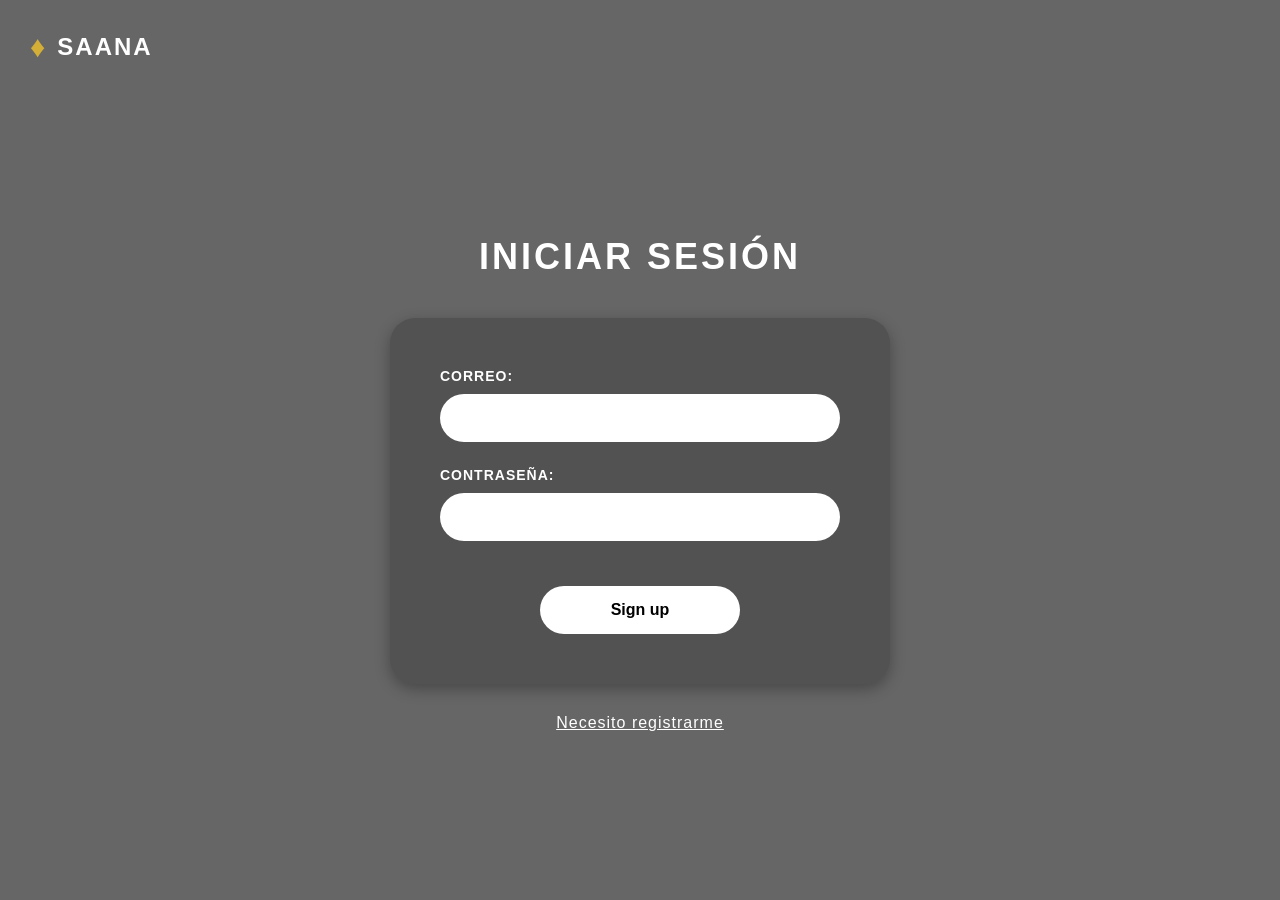
==== commit 1d62227e: "Update catalogo.html" ====
--- a/catalogo.html
+++ b/catalogo.html
@@ -53,6 +53,15 @@
         .modal-desc { font-size: 16px; color: #666; line-height: 1.6; flex-grow: 1;}
         .modal-price { font-size: 32px; color: #d450e6; font-weight: bold; margin-top: 20px;}
     </style>
+    <!-- PEGA ESTO DENTRO DE LA SECCIÓN <HEAD> DE CATALOGO.HTML -->
+    <script>
+        // GUARDIA DE SEGURIDAD:
+        // Verifica si existe el "pase" de sesión. Si no, te expulsa al login.
+        if (!sessionStorage.getItem('saana_session_active')) {
+            window.location.href = 'login.html';
+        }
+    </script>
+    <!-- FIN DEL GUARDIA -->
 </head>
 <body>
     <div class="sidebar">
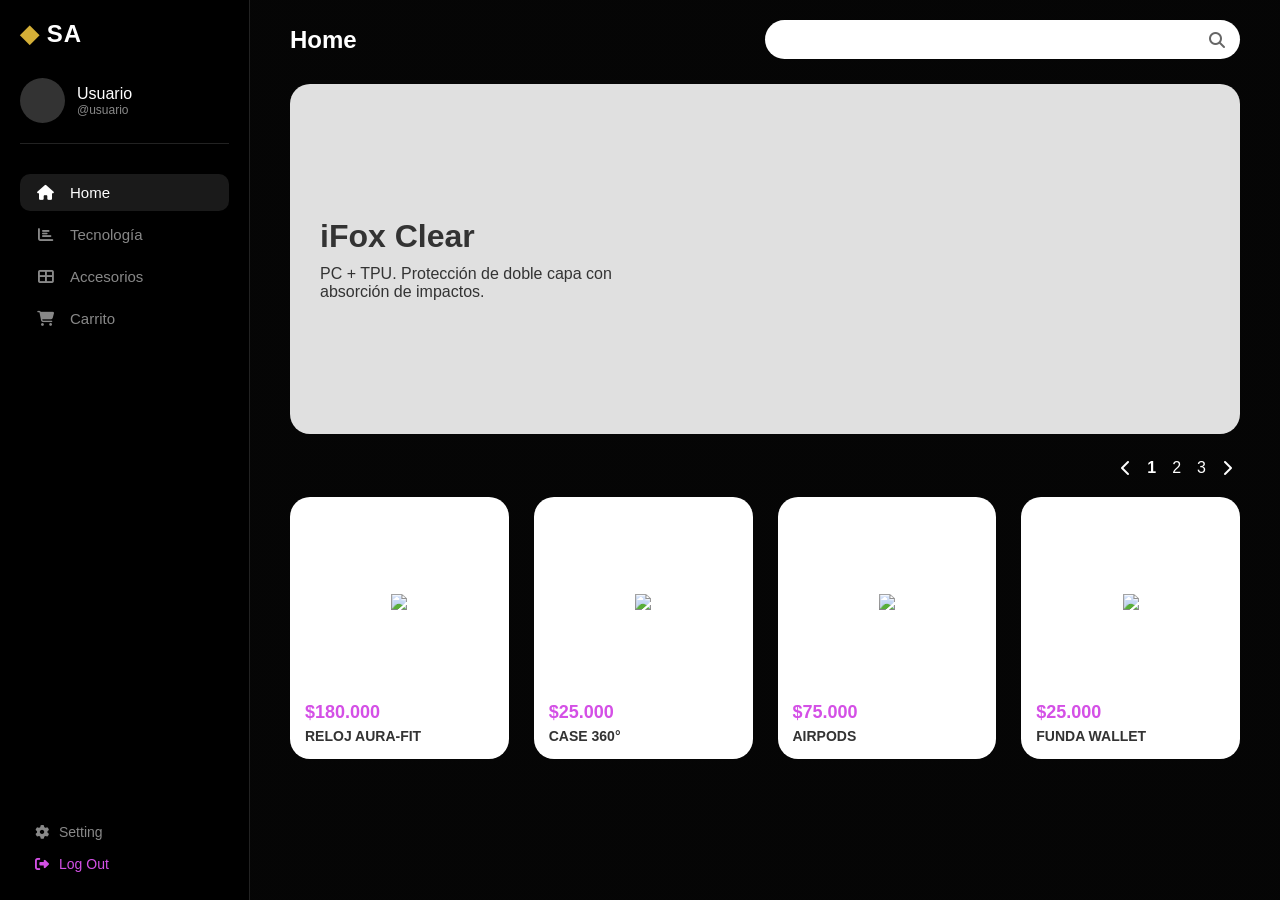
==== commit 7b8fcaba: "Update catalogo.html" ====
--- a/catalogo.html
+++ b/catalogo.html
@@ -4,147 +4,243 @@
     <meta charset="UTF-8">
     <meta name="viewport" content="width=device-width, initial-scale=1.0">
     <title>Catálogo - SAANA</title>
+    <!-- Font Awesome para iconos -->
     <link rel="stylesheet" href="https://cdnjs.cloudflare.com/ajax/libs/font-awesome/6.4.0/css/all.min.css">
     <style>
-        /* ESTILOS BÁSICOS DEL CATÁLOGO */
-        body { margin: 0; padding: 0; font-family: 'Helvetica Neue', Helvetica, Arial, sans-serif; background-color: #121212; color: white; display: flex; height: 100vh; overflow: hidden; }
-        .sidebar { width: 260px; background-color: #000000; padding: 25px; display: flex; flex-direction: column; border-right: 1px solid #333; }
-        .logo { font-weight: bold; font-size: 22px; letter-spacing: 2px; display: flex; align-items: center; margin-bottom: 40px; color: white;}
-        .logo-icon { color: #d4af37; margin-right: 10px; font-size: 26px;}
-        .menu { list-style: none; padding: 0; flex: 1;} .menu-link { color: #888; text-decoration: none; display: block; padding: 10px; margin-bottom: 5px; border-radius: 10px; transition: 0.3s;} .menu-link.active, .menu-link:hover { background: white; color: black;} .menu-link i { margin-right: 10px;}
-        .logout-link { margin-top: auto; color: #d4af37; cursor: pointer; text-decoration: none; display: flex; align-items: center;}
-        
-        .main-content { flex: 1; padding: 30px; overflow-y: auto; background: linear-gradient(rgba(0,0,0,0.8), rgba(0,0,0,0.8)), url('fondo_tienda.jpg'); background-size: cover; background-position: center; }
-        .catalog-header { display: flex; justify-content: space-between; margin-bottom: 30px; align-items: center;}
-        .search-bar { background: rgba(255,255,255,0.1); border: none; padding: 10px 20px; border-radius: 20px; color: white; width: 300px;}
-        
-        /* GRID DE PRODUCTOS */
-        .product-grid { display: grid; grid-template-columns: repeat(auto-fill, minmax(220px, 1fr)); gap: 25px; }
+        /* --- ESTILOS GENERALES --- */
+        * { margin: 0; padding: 0; box-sizing: border-box; font-family: 'Helvetica Neue', Helvetica, Arial, sans-serif; }
+        body { display: flex; height: 100vh; background-color: #121212; overflow: hidden; }
+
+        /* --- SIDEBAR --- */
+        .sidebar {
+            width: 250px; background-color: #000000; padding: 20px; display: flex; flex-direction: column;
+            color: white; border-right: 1px solid #222;
+        }
+        .brand_logo { font-weight: bold; font-size: 24px; margin-bottom: 30px; letter-spacing: 1px; }
+        .brand_logo span { color: #d4af37; }
+
+        /* Perfil de Usuario */
+        .user-profile { display: flex; align-items: center; margin-bottom: 30px; padding-bottom: 20px; border-bottom: 1px solid #222; }
+        .avatar { width: 45px; height: 45px; background-color: #333; border-radius: 50%; margin-right: 12px; background-image: url('https://i.pravatar.cc/150?img=3'); /* Avatar genérico */ background-size: cover; }
+        .user-info h3 { font-size: 16px; font-weight: 500; }
+        .user-info p { font-size: 12px; color: #888; }
+
+        /* Menú */
+        .menu { list-style: none; flex-grow: 1; }
+        .menu-item { margin-bottom: 5px; }
+        .menu-link {
+            text-decoration: none; color: #888; display: flex; align-items: center; padding: 10px 15px;
+            border-radius: 10px; transition: all 0.3s; font-size: 15px;
+        }
+        .menu-link:hover, .menu-link.active { background-color: rgba(255,255,255,0.1); color: white; }
+        .menu-link i { margin-right: 15px; width: 20px; text-align: center; }
+
+        /* Botones inferiores */
+        .bottom-links { margin-top: auto; }
+        .bottom-link {
+            text-decoration: none; color: #888; display: flex; align-items: center; padding: 8px 15px;
+            transition: 0.3s; font-size: 14px;
+        }
+        .bottom-link:hover { color: white; }
+        .bottom-link i { margin-right: 10px; }
+        #btn-logout { color: #d450e6; } /* Color rosado para logout */
+
+        /* --- CONTENIDO PRINCIPAL --- */
+        .main-content {
+            flex: 1; padding: 20px 40px; overflow-y: auto;
+            background: linear-gradient(rgba(0,0,0,0.7), rgba(0,0,0,0.7)), url('fondo_tienda.jpg'); /* Tu fondo de tienda */
+            background-size: cover; background-position: center;
+        }
+
+        /* Header y Barra de Búsqueda */
+        .header { display: flex; justify-content: space-between; align-items: center; margin-bottom: 25px; }
+        .page-title { color: white; font-size: 24px; font-weight: bold; }
+        .search-container { position: relative; width: 50%; }
+        .search-bar {
+            width: 100%; padding: 12px 20px; padding-right: 40px; border-radius: 25px; border: none;
+            background-color: white; outline: none;
+        }
+        .search-icon { position: absolute; right: 15px; top: 50%; transform: translateY(-50%); color: #666; }
+
+        /* Banner Destacado (Hero) */
+        .hero-banner {
+            background-color: #e0e0e0; border-radius: 20px; overflow: hidden; margin-bottom: 25px;
+            display: flex; height: 350px; /* Altura fija para el ejemplo */
+        }
+        /* Placeholder para el contenido del banner */
+        .hero-content { flex: 1; padding: 30px; color: #333; display: flex; flex-direction: column; justify-content: center;}
+        .hero-content h1 { font-size: 32px; margin-bottom: 10px; }
+        .hero-image { flex: 1.5; background-image: url('https://via.placeholder.com/800x400?text=Banner+iFox+Clear'); background-size: cover; background-position: center;}
+
+
+        /* Paginación */
+        .pagination { display: flex; justify-content: flex-end; align-items: center; margin-bottom: 20px; color: white; }
+        .page-btn, .page-num { margin: 0 8px; cursor: pointer; }
+        .page-num.active { font-weight: bold; }
+
+        /* Grid de Productos */
+        .product-grid { display: grid; grid-template-columns: repeat(auto-fill, minmax(200px, 1fr)); gap: 25px; }
         .product-card {
-            background-color: white; border-radius: 20px; overflow: hidden; color: #333;
-            transition: transform 0.3s; cursor: pointer; position: relative;
-        }
-        .product-card:hover { transform: translateY(-5px); box-shadow: 0 10px 20px rgba(255,255,255,0.1); }
-        .product-image-container { height: 200px; overflow: hidden; background: #f4f4f4;}
-        .product-image { width: 100%; height: 100%; object-fit: cover; }
-        .product-info { padding: 15px; }
-        .product-price { color: #d450e6; font-size: 18px; font-weight: bold; display: block; }
-        .product-title { font-size: 16px; font-weight: bold; margin: 5px 0 15px; color: black; }
-        .add-to-cart-btn { position: absolute; bottom: 15px; right: 15px; background: #f0f0f0; border: none; width: 40px; height: 40px; border-radius: 50%; cursor: pointer; font-size: 16px; transition: 0.3s;}
-        .add-to-cart-btn:hover { background: #d450e6; color: white; }
-
-        /* --- ESTILOS DEL MODAL (POP-UP) --- */
+            background-color: white; border-radius: 20px; padding: 15px; display: flex; flex-direction: column;
+            cursor: pointer; transition: transform 0.2s;
+        }
+        .product-card:hover { transform: translateY(-5px); }
+        .product-img-container { height: 180px; display: flex; justify-content: center; align-items: center; margin-bottom: 10px; }
+        .product-img { max-width: 100%; max-height: 100%; object-fit: contain; }
+        .product-info { flex-grow: 1; display: flex; flex-direction: column; justify-content: space-between; }
+        .product-price { color: #d450e6; font-weight: bold; font-size: 18px; }
+        .product-name { font-size: 14px; font-weight: bold; color: #333; margin-top: 5px; text-transform: uppercase; }
+
+        /* --- MODAL (VENTANA EMERGENTE) --- */
         .modal-overlay {
+            position: fixed; top: 0; left: 0; width: 100%; height: 100%; background-color: rgba(0,0,0,0.7);
             display: none; /* Oculto por defecto */
-            position: fixed; top: 0; left: 0; width: 100%; height: 100%;
-            background-color: rgba(0, 0, 0, 0.85); z-index: 1000;
-            justify-content: center; align-items: center; padding: 20px;
-        }
-        .modal-overlay.active { display: flex; } /* Se muestra cuando tiene esta clase */
+            justify-content: center; align-items: center; z-index: 1000;
+        }
+        .modal-overlay.active { display: flex; } /* Se muestra al añadir la clase 'active' */
         .modal-content {
-            background-color: white; color: #333; width: 100%; max-width: 800px;
-            border-radius: 25px; overflow: hidden; display: flex; position: relative;
-        }
-        .modal-close { position: absolute; top: 15px; right: 20px; font-size: 30px; cursor: pointer; z-index: 10; color: #666;}
-        .modal-img-container { flex: 1; background: #f4f4f4; display: flex; align-items: center; justify-content: center;}
-        .modal-img { max-width: 100%; max-height: 400px; object-fit: contain;}
-        .modal-details { flex: 1; padding: 40px; display: flex; flex-direction: column;}
-        .modal-title { font-size: 28px; margin: 0 0 20px;}
-        .modal-desc { font-size: 16px; color: #666; line-height: 1.6; flex-grow: 1;}
-        .modal-price { font-size: 32px; color: #d450e6; font-weight: bold; margin-top: 20px;}
+            background-color: white; padding: 30px; border-radius: 20px; width: 90%; max-width: 500px;
+            position: relative; text-align: center;
+        }
+        .modal-close { position: absolute; top: 15px; right: 20px; font-size: 24px; cursor: pointer; color: #666; }
+        .modal-img { width: auto; max-height: 250px; margin-bottom: 20px; object-fit: contain; }
+        .modal-title { font-size: 24px; margin-bottom: 10px; color: #333; }
+        .modal-price { color: #d450e6; font-size: 28px; font-weight: bold; margin-bottom: 20px; display: block; }
+        .modal-desc { color: #666; margin-bottom: 25px; line-height: 1.5; }
+        .modal-btn {
+            padding: 12px 30px; background-color: #d450e6; color: white; border: none; border-radius: 25px;
+            font-size: 16px; font-weight: bold; cursor: pointer; transition: background 0.3s;
+        }
+        .modal-btn:hover { background-color: #b830c4; }
+
     </style>
-    <!-- PEGA ESTO DENTRO DE LA SECCIÓN <HEAD> DE CATALOGO.HTML -->
-    <script>
-        // GUARDIA DE SEGURIDAD:
-        // Verifica si existe el "pase" de sesión. Si no, te expulsa al login.
-        if (!sessionStorage.getItem('saana_session_active')) {
-            window.location.href = 'login.html';
-        }
-    </script>
-    <!-- FIN DEL GUARDIA -->
 </head>
 <body>
+    <!-- SIDEBAR -->
     <div class="sidebar">
-        <div class="logo"><span class="logo-icon">♦</span> SAANA</div>
+        <div class="brand_logo"><span>◆</span> SA</div>
+        <!-- Perfil de Usuario (El nombre se actualizará con JS) -->
+        <div class="user-profile">
+            <div class="avatar"></div> <!-- Muñeco genérico -->
+            <div class="user-info">
+                <h3 id="user-name-display">Usuario</h3> <!-- Aquí irá el nombre -->
+                <p>@usuario</p>
+            </div>
+        </div>
+        <!-- Menú Principal -->
         <ul class="menu">
-            <li><a href="#" class="menu-link active"><i class="fas fa-home"></i> Home</a></li>
-            <li><a href="#" class="menu-link"><i class="fas fa-shopping-cart"></i> Carrito</a></li>
+            <li class="menu-item"><a href="#" class="menu-link active"><i class="fas fa-home"></i> Home</a></li>
+            <li class="menu-item"><a href="#" class="menu-link"><i class="fas fa-chart-bar"></i> Tecnología</a></li>
+            <li class="menu-item"><a href="#" class="menu-link"><i class="fas fa-th-large"></i> Accesorios</a></li>
+            <li class="menu-item"><a href="#" class="menu-link"><i class="fas fa-shopping-cart"></i> Carrito</a></li>
         </ul>
-        <a href="login.html" class="logout-link" id="btn-logout"><i class="fas fa-sign-out-alt menu-icon"></i> Log Out</a>
+        <!-- Links Inferiores -->
+        <div class="bottom-links">
+            <a href="#" class="bottom-link"><i class="fas fa-cog"></i> Setting</a>
+            <a href="#" class="bottom-link" id="btn-logout"><i class="fas fa-sign-out-alt"></i> Log Out</a>
+        </div>
     </div>
 
+    <!-- CONTENIDO PRINCIPAL -->
     <div class="main-content">
-        <div class="catalog-header">
-            <h1>Catálogo</h1>
-            <input type="text" class="search-bar" placeholder="Buscar...">
+        <!-- Header -->
+        <div class="header">
+            <h1 class="page-title">Home</h1>
+            <div class="search-container">
+                <input type="text" class="search-bar">
+                <i class="fas fa-search search-icon"></i>
+            </div>
+        </div>
+
+        <!-- Hero Banner (Estático por ahora) -->
+        <div class="hero-banner">
+            <div class="hero-content">
+                <h1>iFox Clear</h1>
+                <p>PC + TPU. Protección de doble capa con absorción de impactos.</p>
+            </div>
+            <div class="hero-image"></div>
+        </div>
+
+        <!-- Paginación -->
+        <div class="pagination">
+            <i class="fas fa-chevron-left page-btn"></i>
+            <span class="page-num active">1</span>
+            <span class="page-num">2</span>
+            <span class="page-num">3</span>
+            <i class="fas fa-chevron-right page-btn"></i>
         </div>
 
         <!-- GRID DE PRODUCTOS -->
-        <!-- NOTA: He puesto enlaces a imágenes de internet para que se vean YA MISMO. -->
-        <!-- Los atributos 'data-' tienen la info para el pop-up -->
+        <!-- CADA TARJETA TIENE DATOS (data-...) PARA EL MODAL -->
         <div class="product-grid">
             <!-- Producto 1 -->
-            <div class="product-card" 
-                 data-nombre="Reloj Inteligente Aura" 
-                 data-precio="$180.000" 
-                 data-descripcion="El compañero perfecto para tu salud y deporte. Monitoreo 24/7, GPS integrado y resistencia al agua."
-                 data-imagen="https://images.unsplash.com/photo-1546868871-7041f2a55e12?w=500&auto=format&fit=crop">
-                <div class="product-image-container">
-                    <img src="https://images.unsplash.com/photo-1546868871-7041f2a55e12?w=500&auto=format&fit=crop" alt="Reloj" class="product-image">
+            <div class="product-card"
+                 data-name="Reloj Aura-Fit"
+                 data-price="$180.000"
+                 data-img="https://via.placeholder.com/300x300?text=Reloj+Aura"
+                 data-desc="Reloj inteligente con monitoreo de salud, notificaciones y diseño deportivo.">
+                <div class="product-img-container">
+                    <img src="https://via.placeholder.com/300x300?text=Reloj+Aura" class="product-img">
                 </div>
                 <div class="product-info">
                     <span class="product-price">$180.000</span>
-                    <h3 class="product-title">Reloj Aura</h3>
-                </div>
-                <button class="add-to-cart-btn"><i class="fas fa-shopping-cart"></i></button>
-            </div>
-
+                    <h3 class="product-name">Reloj Aura-Fit</h3>
+                </div>
+            </div>
             <!-- Producto 2 -->
-            <div class="product-card" 
-                 data-nombre="Audífonos Pro Sound" 
-                 data-precio="$75.000" 
-                 data-descripcion="Sumérgete en la música con cancelación de ruido activa y hasta 30 horas de batería."
-                 data-imagen="https://images.unsplash.com/photo-1505740420928-5e560c06d30e?w=500&auto=format&fit=crop">
-                <div class="product-image-container">
-                    <img src="https://images.unsplash.com/photo-1505740420928-5e560c06d30e?w=500&auto=format&fit=crop" alt="Audífonos" class="product-image">
+            <div class="product-card"
+                 data-name="Case 360°"
+                 data-price="$25.000"
+                 data-img="https://via.placeholder.com/300x300?text=Case+360"
+                 data-desc="Funda protectora completa de 360 grados para máxima seguridad de tu dispositivo.">
+                <div class="product-img-container">
+                    <img src="https://via.placeholder.com/300x300?text=Case+360" class="product-img">
+                </div>
+                <div class="product-info">
+                    <span class="product-price">$25.000</span>
+                    <h3 class="product-name">Case 360°</h3>
+                </div>
+            </div>
+            <!-- Producto 3 -->
+            <div class="product-card"
+                 data-name="AirPods"
+                 data-price="$75.000"
+                 data-img="https://via.placeholder.com/300x300?text=AirPods"
+                 data-desc="Auriculares inalámbricos con sonido de alta calidad y estuche de carga.">
+                <div class="product-img-container">
+                    <img src="https://via.placeholder.com/300x300?text=AirPods" class="product-img">
                 </div>
                 <div class="product-info">
                     <span class="product-price">$75.000</span>
-                    <h3 class="product-title">Audífonos Pro</h3>
-                </div>
-                <button class="add-to-cart-btn"><i class="fas fa-shopping-cart"></i></button>
-            </div>
-            
-            <!-- Producto 3 -->
-             <div class="product-card" 
-                 data-nombre="Cámara Instantánea Retro" 
-                 data-precio="$120.000" 
-                 data-descripcion="Captura momentos y imprímelos al instante con un estilo vintage único."
-                 data-imagen="https://images.unsplash.com/photo-1526170375885-4d8ecf77b99f?w=500&auto=format&fit=crop">
-                <div class="product-image-container">
-                    <img src="https://images.unsplash.com/photo-1526170375885-4d8ecf77b99f?w=500&auto=format&fit=crop" alt="Cámara" class="product-image">
-                </div>
-                <div class="product-info">
-                    <span class="product-price">$120.000</span>
-                    <h3 class="product-title">Cámara Retro</h3>
-                </div>
-                <button class="add-to-cart-btn"><i class="fas fa-shopping-cart"></i></button>
+                    <h3 class="product-name">AirPods</h3>
+                </div>
+            </div>
+            <!-- Producto 4 -->
+            <div class="product-card"
+                 data-name="Funda Wallet"
+                 data-price="$25.000"
+                 data-img="https://via.placeholder.com/300x300?text=Funda+Wallet"
+                 data-desc="Funda con tarjetero integrado, práctica y elegante para tu día a día.">
+                <div class="product-img-container">
+                    <img src="https://via.placeholder.com/300x300?text=Funda+Wallet" class="product-img">
+                </div>
+                <div class="product-info">
+                    <span class="product-price">$25.000</span>
+                    <h3 class="product-name">Funda Wallet</h3>
+                </div>
             </div>
         </div>
     </div>
 
-    <!-- ESTRUCTURA DEL MODAL (POP-UP) - OCULTA INICIALMENTE -->
+    <!-- VENTANA EMERGENTE (MODAL) - OCULTA INICIALMENTE -->
     <div class="modal-overlay" id="product-modal">
         <div class="modal-content">
             <span class="modal-close" id="close-modal">&times;</span>
-            <div class="modal-img-container">
-                <img src="" id="modal-img" class="modal-img">
-            </div>
-            <div class="modal-details">
-                <h2 class="modal-title" id="modal-title"></h2>
-                <p class="modal-desc" id="modal-desc"></p>
-                <span class="modal-price" id="modal-price"></span>
-            </div>
+            <img src="" alt="" class="modal-img" id="modal-img">
+            <h2 class="modal-title" id="modal-title">Nombre del Producto</h2>
+            <span class="modal-price" id="modal-price">$0.00</span>
+            <p class="modal-desc" id="modal-desc">Descripción del producto...</p>
+            <button class="modal-btn">Añadir al Carrito</button>
         </div>
     </div>
 
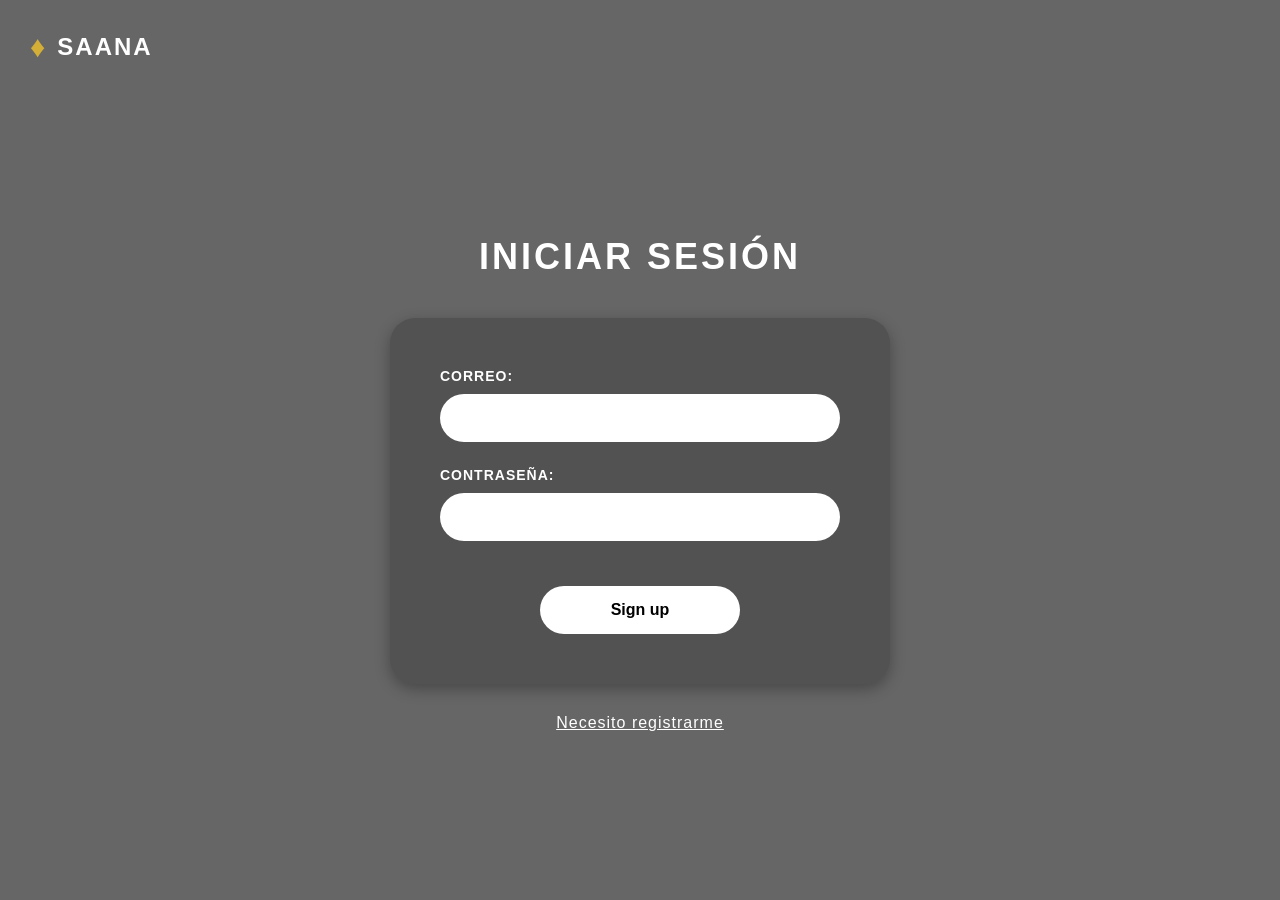
==== commit 51660659: "Update catalogo.html" ====
--- a/catalogo.html
+++ b/catalogo.html
@@ -19,10 +19,13 @@
         .brand_logo { font-weight: bold; font-size: 24px; margin-bottom: 30px; letter-spacing: 1px; }
         .brand_logo span { color: #d4af37; }
 
-        /* Perfil de Usuario */
+        /* Perfil de Usuario (MODIFICADO PARA ICONO GENÉRICO) */
         .user-profile { display: flex; align-items: center; margin-bottom: 30px; padding-bottom: 20px; border-bottom: 1px solid #222; }
-        .avatar { width: 45px; height: 45px; background-color: #333; border-radius: 50%; margin-right: 12px; background-image: url('https://i.pravatar.cc/150?img=3'); /* Avatar genérico */ background-size: cover; }
-        .user-info h3 { font-size: 16px; font-weight: 500; }
+        .avatar-icon {
+            width: 45px; height: 45px; background-color: #333; border-radius: 50%; margin-right: 12px;
+            display: flex; justify-content: center; align-items: center; color: #aaa; font-size: 20px;
+        }
+        .user-info h3 { font-size: 16px; font-weight: 500; color: white; } /* El nombre será blanco */
         .user-info p { font-size: 12px; color: #888; }
 
         /* Menú */
@@ -43,12 +46,13 @@
         }
         .bottom-link:hover { color: white; }
         .bottom-link i { margin-right: 10px; }
-        #btn-logout { color: #d450e6; } /* Color rosado para logout */
+        #btn-logout { color: #d450e6; }
 
         /* --- CONTENIDO PRINCIPAL --- */
         .main-content {
             flex: 1; padding: 20px 40px; overflow-y: auto;
-            background: linear-gradient(rgba(0,0,0,0.7), rgba(0,0,0,0.7)), url('fondo_tienda.jpg'); /* Tu fondo de tienda */
+            /* IMPORTANTE: Asegúrate de tener 'fondo_tienda.jpg' en tu carpeta */
+            background: linear-gradient(rgba(0,0,0,0.7), rgba(0,0,0,0.7)), url('fondo_tienda.jpg');
             background-size: cover; background-position: center;
         }
 
@@ -65,13 +69,13 @@
         /* Banner Destacado (Hero) */
         .hero-banner {
             background-color: #e0e0e0; border-radius: 20px; overflow: hidden; margin-bottom: 25px;
-            display: flex; height: 350px; /* Altura fija para el ejemplo */
-        }
-        /* Placeholder para el contenido del banner */
-        .hero-content { flex: 1; padding: 30px; color: #333; display: flex; flex-direction: column; justify-content: center;}
-        .hero-content h1 { font-size: 32px; margin-bottom: 10px; }
-        .hero-image { flex: 1.5; background-image: url('https://via.placeholder.com/800x400?text=Banner+iFox+Clear'); background-size: cover; background-position: center;}
-
+            display: flex; height: 300px;
+        }
+        .hero-content { flex: 1; padding: 40px; color: #333; display: flex; flex-direction: column; justify-content: center; background: white;}
+        .hero-content h1 { font-size: 36px; margin-bottom: 15px; color: black;}
+        .hero-content p { font-size: 18px; color: #666;}
+        /* IMPORTANTE: Crea una carpeta 'img' y pon ahí tu 'banner.jpg' */
+        .hero-image { flex: 1.5; background-image: url('img/banner.jpg'); background-size: cover; background-position: center;}
 
         /* Paginación */
         .pagination { display: flex; justify-content: flex-end; align-items: center; margin-bottom: 20px; color: white; }
@@ -79,37 +83,37 @@
         .page-num.active { font-weight: bold; }
 
         /* Grid de Productos */
-        .product-grid { display: grid; grid-template-columns: repeat(auto-fill, minmax(200px, 1fr)); gap: 25px; }
+        .product-grid { display: grid; grid-template-columns: repeat(auto-fill, minmax(220px, 1fr)); gap: 25px; }
         .product-card {
             background-color: white; border-radius: 20px; padding: 15px; display: flex; flex-direction: column;
             cursor: pointer; transition: transform 0.2s;
         }
-        .product-card:hover { transform: translateY(-5px); }
-        .product-img-container { height: 180px; display: flex; justify-content: center; align-items: center; margin-bottom: 10px; }
+        .product-card:hover { transform: translateY(-5px); box-shadow: 0 10px 20px rgba(0,0,0,0.2); }
+        .product-img-container { height: 200px; display: flex; justify-content: center; align-items: center; margin-bottom: 15px; overflow: hidden; }
         .product-img { max-width: 100%; max-height: 100%; object-fit: contain; }
         .product-info { flex-grow: 1; display: flex; flex-direction: column; justify-content: space-between; }
-        .product-price { color: #d450e6; font-weight: bold; font-size: 18px; }
-        .product-name { font-size: 14px; font-weight: bold; color: #333; margin-top: 5px; text-transform: uppercase; }
+        .product-price { color: #d450e6; font-weight: bold; font-size: 20px; }
+        .product-name { font-size: 16px; font-weight: bold; color: #333; margin-top: 8px; text-transform: uppercase; }
 
         /* --- MODAL (VENTANA EMERGENTE) --- */
         .modal-overlay {
-            position: fixed; top: 0; left: 0; width: 100%; height: 100%; background-color: rgba(0,0,0,0.7);
-            display: none; /* Oculto por defecto */
-            justify-content: center; align-items: center; z-index: 1000;
-        }
-        .modal-overlay.active { display: flex; } /* Se muestra al añadir la clase 'active' */
+            position: fixed; top: 0; left: 0; width: 100%; height: 100%; background-color: rgba(0,0,0,0.8);
+            display: none; justify-content: center; align-items: center; z-index: 1000;
+        }
+        .modal-overlay.active { display: flex; }
         .modal-content {
-            background-color: white; padding: 30px; border-radius: 20px; width: 90%; max-width: 500px;
-            position: relative; text-align: center;
-        }
-        .modal-close { position: absolute; top: 15px; right: 20px; font-size: 24px; cursor: pointer; color: #666; }
-        .modal-img { width: auto; max-height: 250px; margin-bottom: 20px; object-fit: contain; }
-        .modal-title { font-size: 24px; margin-bottom: 10px; color: #333; }
-        .modal-price { color: #d450e6; font-size: 28px; font-weight: bold; margin-bottom: 20px; display: block; }
-        .modal-desc { color: #666; margin-bottom: 25px; line-height: 1.5; }
+            background-color: white; padding: 30px; border-radius: 25px; width: 90%; max-width: 550px;
+            position: relative; text-align: center; box-shadow: 0 15px 30px rgba(0,0,0,0.3);
+        }
+        .modal-close { position: absolute; top: 15px; right: 20px; font-size: 28px; cursor: pointer; color: #999; transition: color 0.2s;}
+        .modal-close:hover { color: #333; }
+        .modal-img { width: auto; max-height: 280px; margin-bottom: 25px; object-fit: contain; }
+        .modal-title { font-size: 26px; margin-bottom: 10px; color: #333; font-weight: bold; }
+        .modal-price { color: #d450e6; font-size: 32px; font-weight: bold; margin-bottom: 20px; display: block; }
+        .modal-desc { color: #666; margin-bottom: 30px; line-height: 1.6; font-size: 16px; }
         .modal-btn {
-            padding: 12px 30px; background-color: #d450e6; color: white; border: none; border-radius: 25px;
-            font-size: 16px; font-weight: bold; cursor: pointer; transition: background 0.3s;
+            padding: 15px 40px; background-color: #d450e6; color: white; border: none; border-radius: 30px;
+            font-size: 18px; font-weight: bold; cursor: pointer; transition: background 0.3s; width: 100%;
         }
         .modal-btn:hover { background-color: #b830c4; }
 
@@ -118,26 +122,28 @@
 <body>
     <!-- SIDEBAR -->
     <div class="sidebar">
-        <div class="brand_logo"><span>◆</span> SA</div>
-        <!-- Perfil de Usuario (El nombre se actualizará con JS) -->
+        <div class="brand_logo"><span>◆</span> SAANA</div>
+        <!-- Perfil de Usuario -->
         <div class="user-profile">
-            <div class="avatar"></div> <!-- Muñeco genérico -->
+            <!-- Icono genérico en lugar de foto -->
+            <div class="avatar-icon"><i class="fas fa-user"></i></div>
             <div class="user-info">
-                <h3 id="user-name-display">Usuario</h3> <!-- Aquí irá el nombre -->
+                <!-- El JS pondrá aquí el nombre real -->
+                <h3 id="user-name-display">Cargando...</h3> 
                 <p>@usuario</p>
             </div>
         </div>
-        <!-- Menú Principal -->
+        <!-- Menú -->
         <ul class="menu">
             <li class="menu-item"><a href="#" class="menu-link active"><i class="fas fa-home"></i> Home</a></li>
-            <li class="menu-item"><a href="#" class="menu-link"><i class="fas fa-chart-bar"></i> Tecnología</a></li>
-            <li class="menu-item"><a href="#" class="menu-link"><i class="fas fa-th-large"></i> Accesorios</a></li>
+            <li class="menu-item"><a href="#" class="menu-link"><i class="fas fa-mobile-alt"></i> Tecnología</a></li>
+            <li class="menu-item"><a href="#" class="menu-link"><i class="fas fa-headphones"></i> Accesorios</a></li>
             <li class="menu-item"><a href="#" class="menu-link"><i class="fas fa-shopping-cart"></i> Carrito</a></li>
         </ul>
         <!-- Links Inferiores -->
         <div class="bottom-links">
-            <a href="#" class="bottom-link"><i class="fas fa-cog"></i> Setting</a>
-            <a href="#" class="bottom-link" id="btn-logout"><i class="fas fa-sign-out-alt"></i> Log Out</a>
+            <a href="#" class="bottom-link"><i class="fas fa-cog"></i> Configuración</a>
+            <a href="#" class="bottom-link" id="btn-logout"><i class="fas fa-sign-out-alt"></i> Cerrar Sesión</a>
         </div>
     </div>
 
@@ -145,101 +151,93 @@
     <div class="main-content">
         <!-- Header -->
         <div class="header">
-            <h1 class="page-title">Home</h1>
+            <h1 class="page-title">Catálogo de Productos</h1>
             <div class="search-container">
-                <input type="text" class="search-bar">
+                <input type="text" class="search-bar" placeholder="Buscar productos...">
                 <i class="fas fa-search search-icon"></i>
             </div>
         </div>
 
-        <!-- Hero Banner (Estático por ahora) -->
+        <!-- Banner Principal -->
         <div class="hero-banner">
             <div class="hero-content">
-                <h1>iFox Clear</h1>
-                <p>PC + TPU. Protección de doble capa con absorción de impactos.</p>
-            </div>
+                <h1>Nueva Colección</h1>
+                <p>Descubre la tecnología que define tu estilo. Calidad y diseño en cada detalle.</p>
+            </div>
+            <!-- Asegúrate de tener 'img/banner.jpg' -->
             <div class="hero-image"></div>
         </div>
 
-        <!-- Paginación -->
-        <div class="pagination">
-            <i class="fas fa-chevron-left page-btn"></i>
-            <span class="page-num active">1</span>
-            <span class="page-num">2</span>
-            <span class="page-num">3</span>
-            <i class="fas fa-chevron-right page-btn"></i>
-        </div>
-
         <!-- GRID DE PRODUCTOS -->
-        <!-- CADA TARJETA TIENE DATOS (data-...) PARA EL MODAL -->
+        <!-- IMPORTANTE: Las rutas 'img/...' deben apuntar a tus fotos reales -->
         <div class="product-grid">
             <!-- Producto 1 -->
             <div class="product-card"
-                 data-name="Reloj Aura-Fit"
+                 data-name="Reloj Inteligente Aura"
                  data-price="$180.000"
-                 data-img="https://via.placeholder.com/300x300?text=Reloj+Aura"
-                 data-desc="Reloj inteligente con monitoreo de salud, notificaciones y diseño deportivo.">
-                <div class="product-img-container">
-                    <img src="https://via.placeholder.com/300x300?text=Reloj+Aura" class="product-img">
+                 data-img="img/reloj.jpg"
+                 data-desc="Monitoreo de salud 24/7, GPS integrado, notificaciones y diseño resistente al agua.">
+                <div class="product-img-container">
+                    <img src="img/reloj.jpg" alt="Reloj" class="product-img">
                 </div>
                 <div class="product-info">
                     <span class="product-price">$180.000</span>
-                    <h3 class="product-name">Reloj Aura-Fit</h3>
+                    <h3 class="product-name">Reloj Aura</h3>
                 </div>
             </div>
             <!-- Producto 2 -->
             <div class="product-card"
-                 data-name="Case 360°"
-                 data-price="$25.000"
-                 data-img="https://via.placeholder.com/300x300?text=Case+360"
-                 data-desc="Funda protectora completa de 360 grados para máxima seguridad de tu dispositivo.">
-                <div class="product-img-container">
-                    <img src="https://via.placeholder.com/300x300?text=Case+360" class="product-img">
-                </div>
-                <div class="product-info">
-                    <span class="product-price">$25.000</span>
-                    <h3 class="product-name">Case 360°</h3>
+                 data-name="Audífonos Pro Sound"
+                 data-price="$75.000"
+                 data-img="img/audifonos.jpg"
+                 data-desc="Sonido de alta fidelidad, cancelación de ruido activa y hasta 30 horas de batería.">
+                <div class="product-img-container">
+                    <img src="img/audifonos.jpg" alt="Audífonos" class="product-img">
+                </div>
+                <div class="product-info">
+                    <span class="product-price">$75.000</span>
+                    <h3 class="product-name">Audífonos Pro</h3>
                 </div>
             </div>
             <!-- Producto 3 -->
             <div class="product-card"
-                 data-name="AirPods"
-                 data-price="$75.000"
-                 data-img="https://via.placeholder.com/300x300?text=AirPods"
-                 data-desc="Auriculares inalámbricos con sonido de alta calidad y estuche de carga.">
-                <div class="product-img-container">
-                    <img src="https://via.placeholder.com/300x300?text=AirPods" class="product-img">
-                </div>
-                <div class="product-info">
-                    <span class="product-price">$75.000</span>
-                    <h3 class="product-name">AirPods</h3>
-                </div>
-            </div>
-            <!-- Producto 4 -->
-            <div class="product-card"
-                 data-name="Funda Wallet"
-                 data-price="$25.000"
-                 data-img="https://via.placeholder.com/300x300?text=Funda+Wallet"
-                 data-desc="Funda con tarjetero integrado, práctica y elegante para tu día a día.">
-                <div class="product-img-container">
-                    <img src="https://via.placeholder.com/300x300?text=Funda+Wallet" class="product-img">
-                </div>
-                <div class="product-info">
-                    <span class="product-price">$25.000</span>
-                    <h3 class="product-name">Funda Wallet</h3>
+                 data-name="Cámara Retro Instax"
+                 data-price="$120.000"
+                 data-img="img/camara.jpg"
+                 data-desc="Captura e imprime tus momentos al instante con un estilo vintage único.">
+                <div class="product-img-container">
+                    <img src="img/camara.jpg" alt="Cámara" class="product-img">
+                </div>
+                <div class="product-info">
+                    <span class="product-price">$120.000</span>
+                    <h3 class="product-name">Cámara Retro</h3>
+                </div>
+            </div>
+             <!-- Producto 4 -->
+            <div class="product-card"
+                 data-name="Funda de Cuero Slim"
+                 data-price="$35.000"
+                 data-img="img/funda.jpg"
+                 data-desc="Protección elegante y delgada para tu teléfono con acabado de cuero premium.">
+                <div class="product-img-container">
+                    <img src="img/funda.jpg" alt="Funda" class="product-img">
+                </div>
+                <div class="product-info">
+                    <span class="product-price">$35.000</span>
+                    <h3 class="product-name">Funda Slim</h3>
                 </div>
             </div>
         </div>
     </div>
 
-    <!-- VENTANA EMERGENTE (MODAL) - OCULTA INICIALMENTE -->
+    <!-- MODAL (VENTANA EMERGENTE) -->
     <div class="modal-overlay" id="product-modal">
         <div class="modal-content">
             <span class="modal-close" id="close-modal">&times;</span>
             <img src="" alt="" class="modal-img" id="modal-img">
-            <h2 class="modal-title" id="modal-title">Nombre del Producto</h2>
-            <span class="modal-price" id="modal-price">$0.00</span>
-            <p class="modal-desc" id="modal-desc">Descripción del producto...</p>
+            <h2 class="modal-title" id="modal-title"></h2>
+            <span class="modal-price" id="modal-price"></span>
+            <p class="modal-desc" id="modal-desc"></p>
             <button class="modal-btn">Añadir al Carrito</button>
         </div>
     </div>
